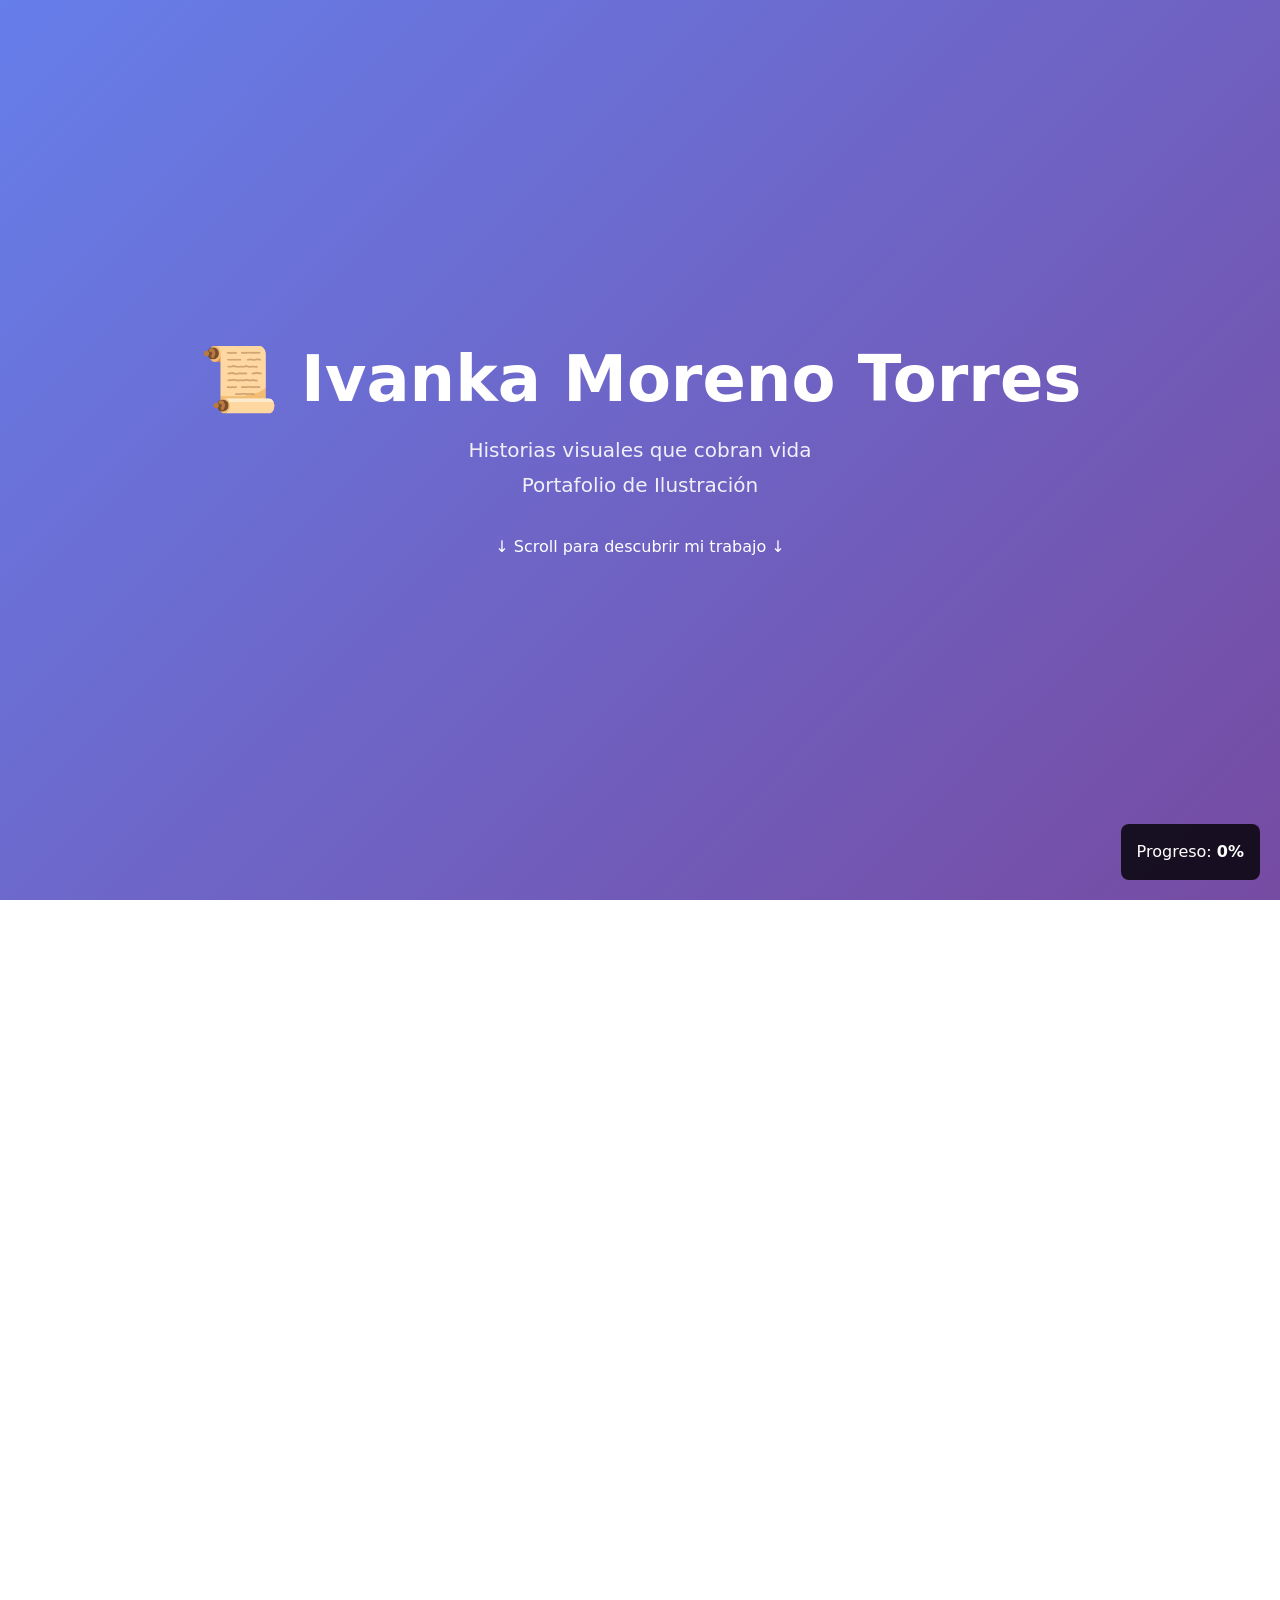
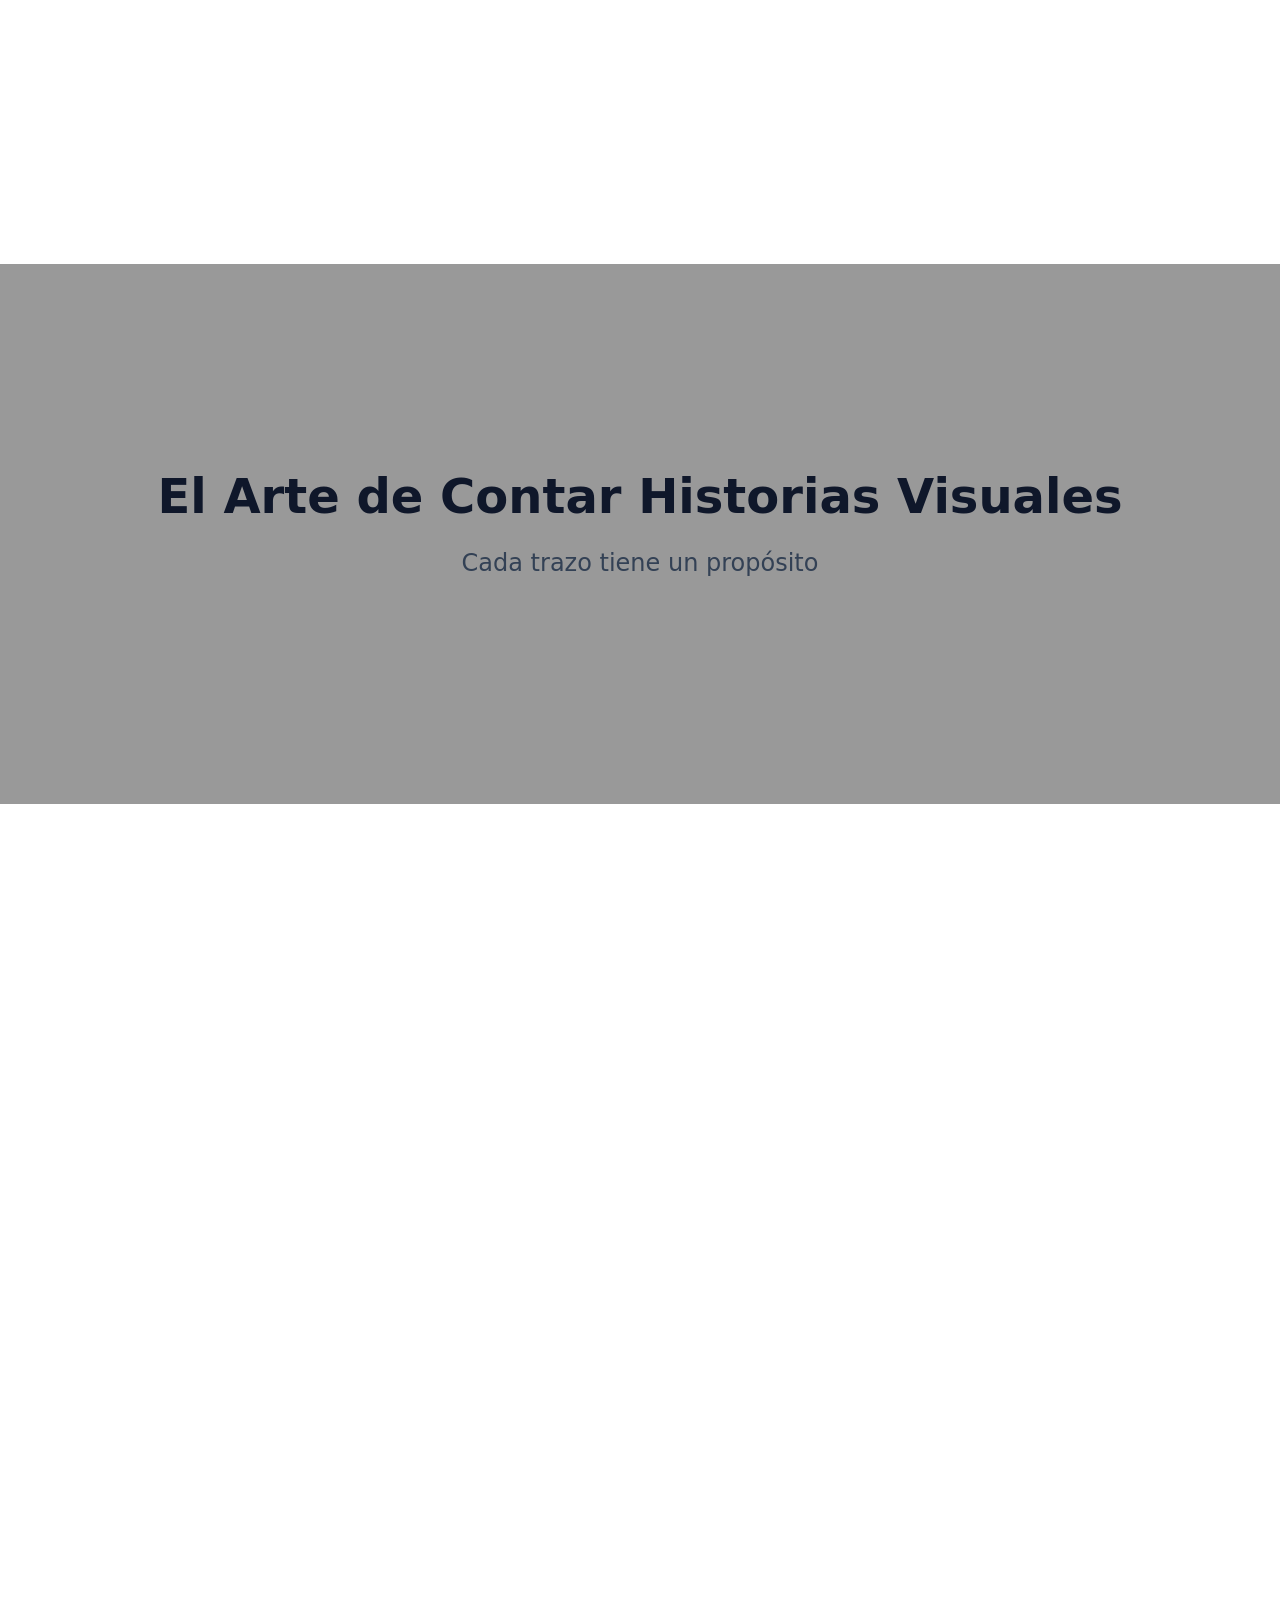
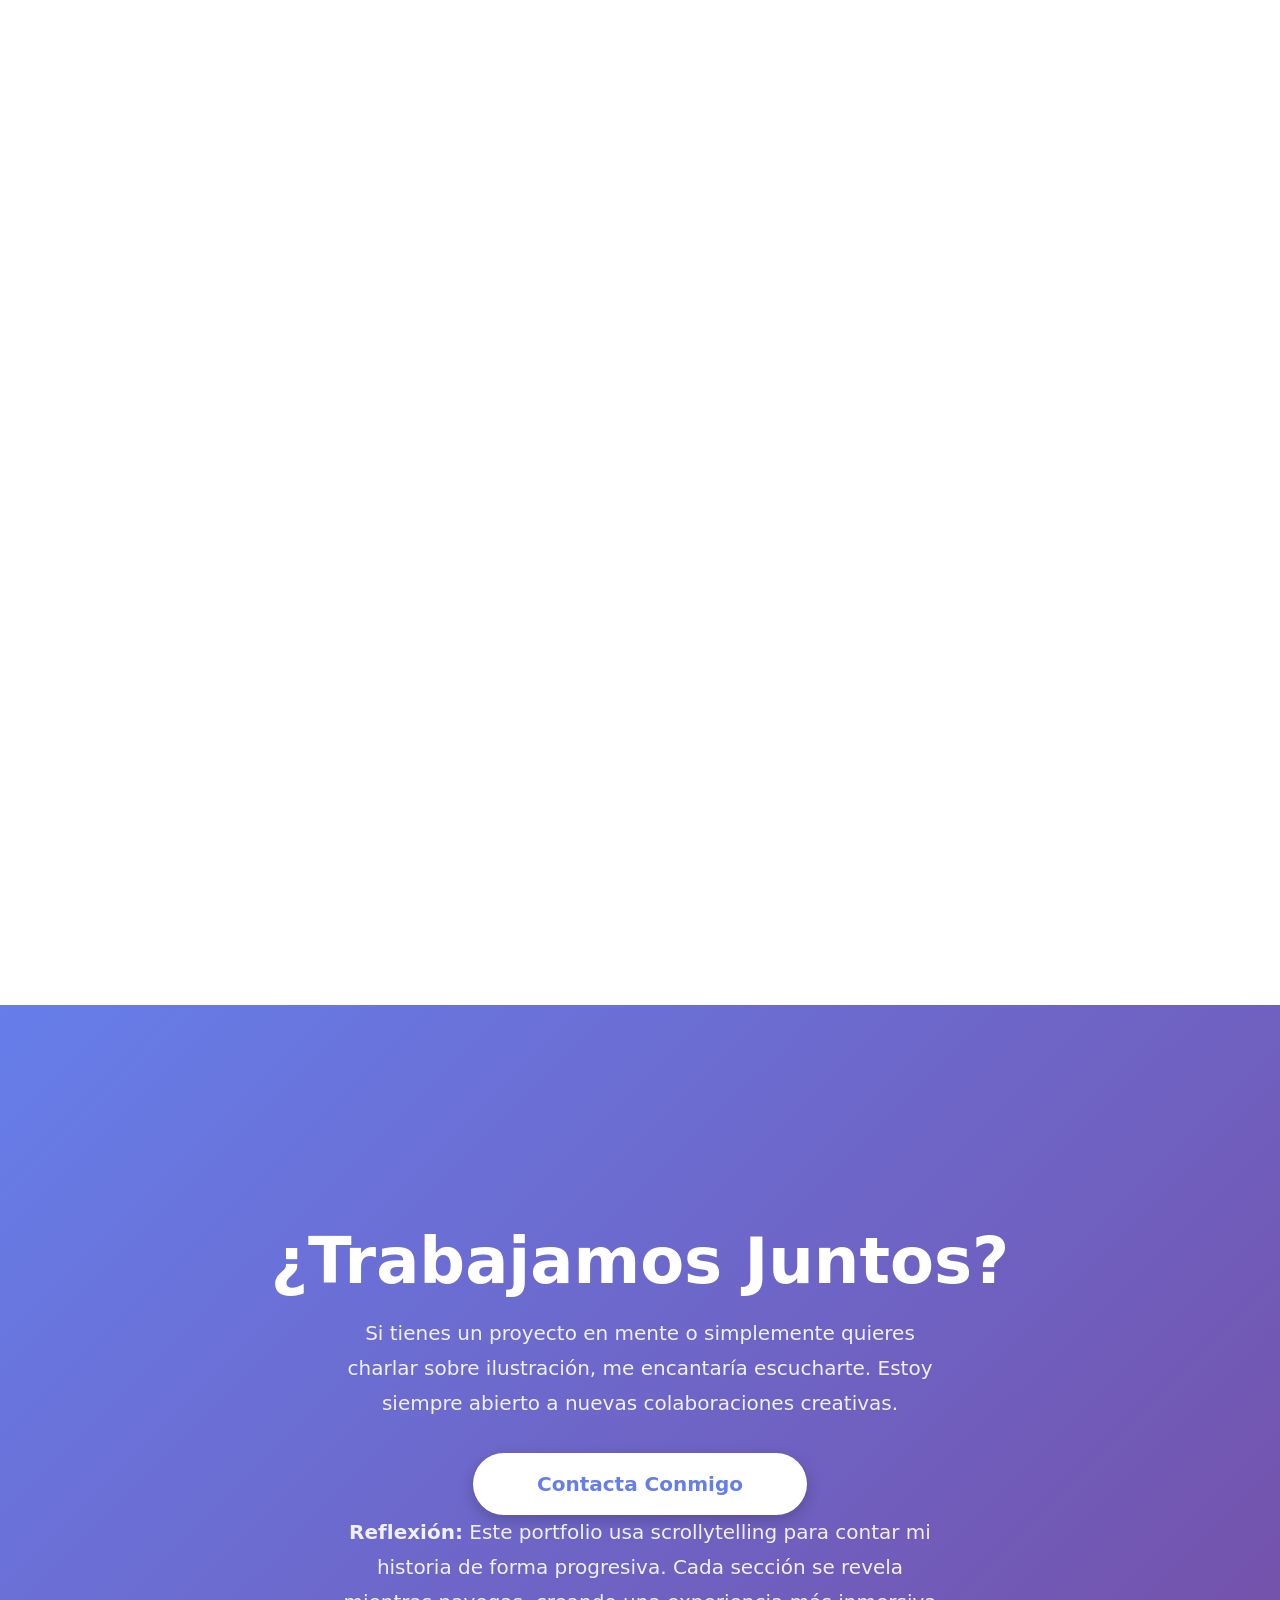
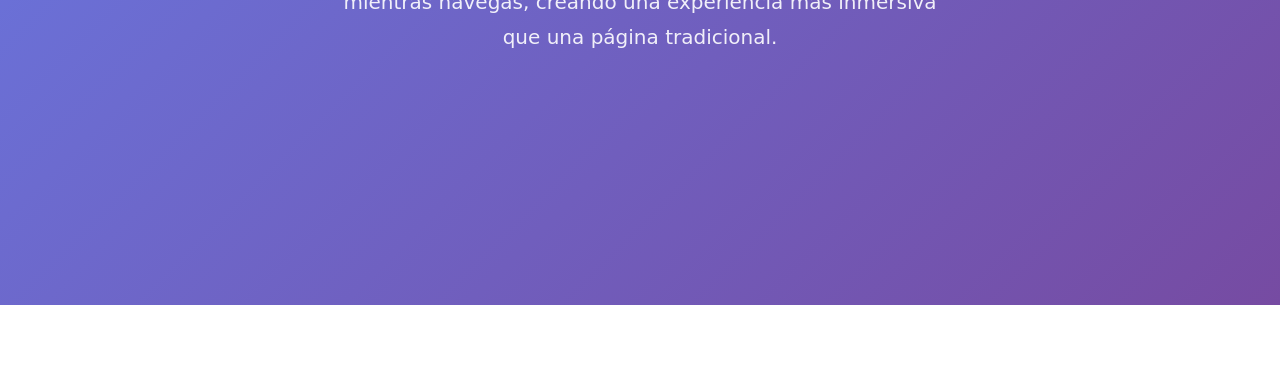
==== index.html @ f1c687fd "Scrolitelling upgrade" ====
<!DOCTYPE html>
<html lang="es">
	<head>
		<meta charset="UTF-8" />
		<meta name="viewport" content="width=device-width, initial-scale=1.0" />
		<meta
			name="description"
			content="Portfolio de ilustración - WEB ATELIER (UDIT) - Historias que se despliegan mientras scrolleas" />
		<meta name="author" content="[Ivanka Moreno Torres]" />
		<title>Mi Portfolio - WEB ATELIER (UDIT)</title>
		<link rel="stylesheet" href="./assets/css/style.css" />
	</head>
	<body>
		<a href="#main" class="skip-link">Saltar al contenido</a>

		<!-- Hero Section -->
		<div class="hero">
			<div>
				<h1>📜 Ivanka Moreno Torres</h1>
				<p>Historias visuales que cobran vida<br />Portafolio de Ilustración</p>
				<div class="scroll-indicator">↓ Scroll para descubrir mi trabajo ↓</div>
			</div>
		</div>

		<!-- Main Content -->
		<main id="main">
			<!-- Chapter 1: About Me -->
			<section class="story-section chapter-1" data-observe>
				<div class="story-content">
					<h2>Sobre Mí</h2>
					<p class="text-large">
						Soy ilustradora especializada en el diseño de portadas ilustrativas. Mi trabajo explora el mundo literario, combinando
						técnicas tradicionales con herramientas digitales.
					</p>

					<div class="stat-display">
						<div class="stat-item">
							<span class="stat-number">3+</span>
							<span class="stat-label">Años de Experiencia</span>
						</div>
						<div class="stat-item">
							<span class="stat-number">50+</span>
							<span class="stat-label">Proyectos Completados</span>
						</div>
						<div class="stat-item">
							<span class="stat-number">10+</span>
							<span class="stat-label">Clientes Satisfechos</span>
						</div>
					</div>

					<p>
						Creo que cada ilustración cuenta una historia. Mi proceso comienza con la investigación y exploración conceptual,
						seguido de bocetos y refinamiento iterativo hasta lograr la pieza final.
					</p>
				</div>
			</section>

			<!-- Parallax Section -->
			<div class="parallax-section">
				<div class="parallax-content">
					<h3>El Arte de Contar Historias Visuales</h3>
					<p class="text-large">Cada trazo tiene un propósito</p>
				</div>
			</div>

			<!-- Chapter 2: My Work -->
			<section class="story-section chapter-2" data-observe>
				<div class="story-content">
					<h2>Mi Trabajo</h2>
					<p class="text-large mb-lg">Me especializo en varias áreas de ilustración:</p>

					<div class="interactive-cards">
						<div class="card">
							<h4>Editorial</h4>
							<p>Ilustraciones para revistas, libros y publicaciones digitales que capturan la esencia de cada historia.</p>
						</div>
						<div class="card">
							<h4>Branding</h4>
							<p>Identidades visuales únicas que ayudan a las marcas a conectar emocionalmente con su audiencia.</p>
						</div>
						<div class="card">
							<h4>Digital</h4>
							<p>Arte conceptual y diseño de personajes para videojuegos, animación y medios interactivos.</p>
						</div>
					</div>

					<p class="mt-lg">Cada proyecto es una oportunidad para explorar nuevas técnicas y estilos visuales.</p>
				</div>
			</section>

			<!-- Timeline Section -->
			<section class="story-section chapter-1" data-observe>
				<div class="story-content">
					<h2>Mi Proceso Creativo</h2>
					<p class="text-large mb-lg">Así es como transformo ideas en ilustraciones:</p>

					<div class="timeline">
						<div class="timeline-item">
							<div class="timeline-dot"></div>
							<div class="timeline-content">
								<h4>1. Investigación y Concepto</h4>
								<p>Exploro referencias, creo moodboards y desarrollo la dirección conceptual del proyecto.</p>
							</div>
						</div>
						<div class="timeline-item">
							<div class="timeline-dot"></div>
							<div class="timeline-content">
								<h4>2. Bocetos y Exploración</h4>
								<p>Genero múltiples bocetos rápidos para explorar composiciones y estilos diferentes.</p>
							</div>
						</div>
						<div class="timeline-item">
							<div class="timeline-dot"></div>
							<div class="timeline-content">
								<h4>3. Refinamiento y Color</h4>
								<p>Desarrollo el boceto seleccionado, añado color y ajusto detalles hasta la pieza final.</p>
							</div>
						</div>
					</div>
				</div>
			</section>

			<!-- Chapter 3: Skills & Tools -->
			<section class="story-section chapter-3" data-observe>
				<div class="story-content">
					<h2>Herramientas y Técnicas</h2>
					<p class="text-large mb-lg">Combino herramientas digitales y análogas para crear mi trabajo:</p>

					<div class="interactive-cards">
						<div class="card">
							<h4>🎨 Digital</h4>
							<p>• Procreate<br />• Adobe Photoshop<br />• Illustrator<br />• After Effects</p>
						</div>
						<div class="card">
							<h4>✏️ Tradicional</h4>
							<p>• Acuarela<br />• Tinta y plumilla<br />• Lápices de color<br />• Collage mixto</p>
						</div>
						<div class="card">
							<h4>💡 Especialidades</h4>
							<p>• Character design<br />• Concept art<br />• Storytelling visual<br />• Ilustración editorial</p>
						</div>
					</div>
				</div>
			</section>

			<!-- Final CTA Section -->
			<section class="final-section">
				<div class="final-content">
					<h2>¿Trabajamos Juntos?</h2>
					<p>
						Si tienes un proyecto en mente o simplemente quieres charlar sobre ilustración, me encantaría escucharte. Estoy
						siempre abierto a nuevas colaboraciones creativas.
					</p>
					<a href="mailto:tu@email.com" class="cta-button">Contacta Conmigo</a>

					<p class="mt-xl text-muted">
						<strong>Reflexión:</strong> Este portfolio usa scrollytelling para contar mi historia de forma progresiva. Cada
						sección se revela mientras navegas, creando una experiencia más inmersiva que una página tradicional.
					</p>
				</div>
			</section>
		</main>

		<!-- Scroll Progress Indicator -->
		<div class="info-overlay">
			<div>Progreso: <strong><span id="progress">0</span>%</strong></div>
		</div>

		<script src="./assets/js/main.js"></script>
	</body>
</html>
---- assets/css/style.css ----
/* ============================================
   WEB ATELIER (UDIT) - Student Project Template
   ============================================
   Main Stylesheet: Modular CSS Architecture
   This file uses the barrel pattern: it serves
	 as a single entry point, importing all CSS
	 partials in the correct order for modularity
	 and maintainability.
   ============================================
   PEDAGOGICAL NOTE: This file is the ENTRY POINT.
   It imports partials in a specific order (cascade matters).
   Learn modularization: each partial has ONE concern.
   To add a new component: create _my-component.css and
   add @import below. Order: variables → reset → base →
   layout → components → utilities → a11y → responsive → print
   ============================================ */

/* 1. Variables first: tokens used by all other modules */
@import '_variables.css';

/* 2. Reset: normalize browser defaults */
@import '_reset.css';

/* 3. Base: typography, links, raw HTML elements */
@import '_base.css';

/* 4. Layout: containers, grids, main structure */
@import '_layout.css';

/* 5. Components: header, footer, buttons, cards */
@import '_components.css';

/* 5.5 Scrollytelling: progressive reveal components */
@import '_scrollytelling.css';

/* 6. Utilities: single-purpose helper classes */
@import '_utilities.css';

/* 7. Accessibility: sr-only, skip-link, reduced motion */
@import '_accessibility.css';

/* 8. Responsive: breakpoint overrides */
@import '_responsive.css';

/* 9. Print: print-specific styles */
@import '_print.css';
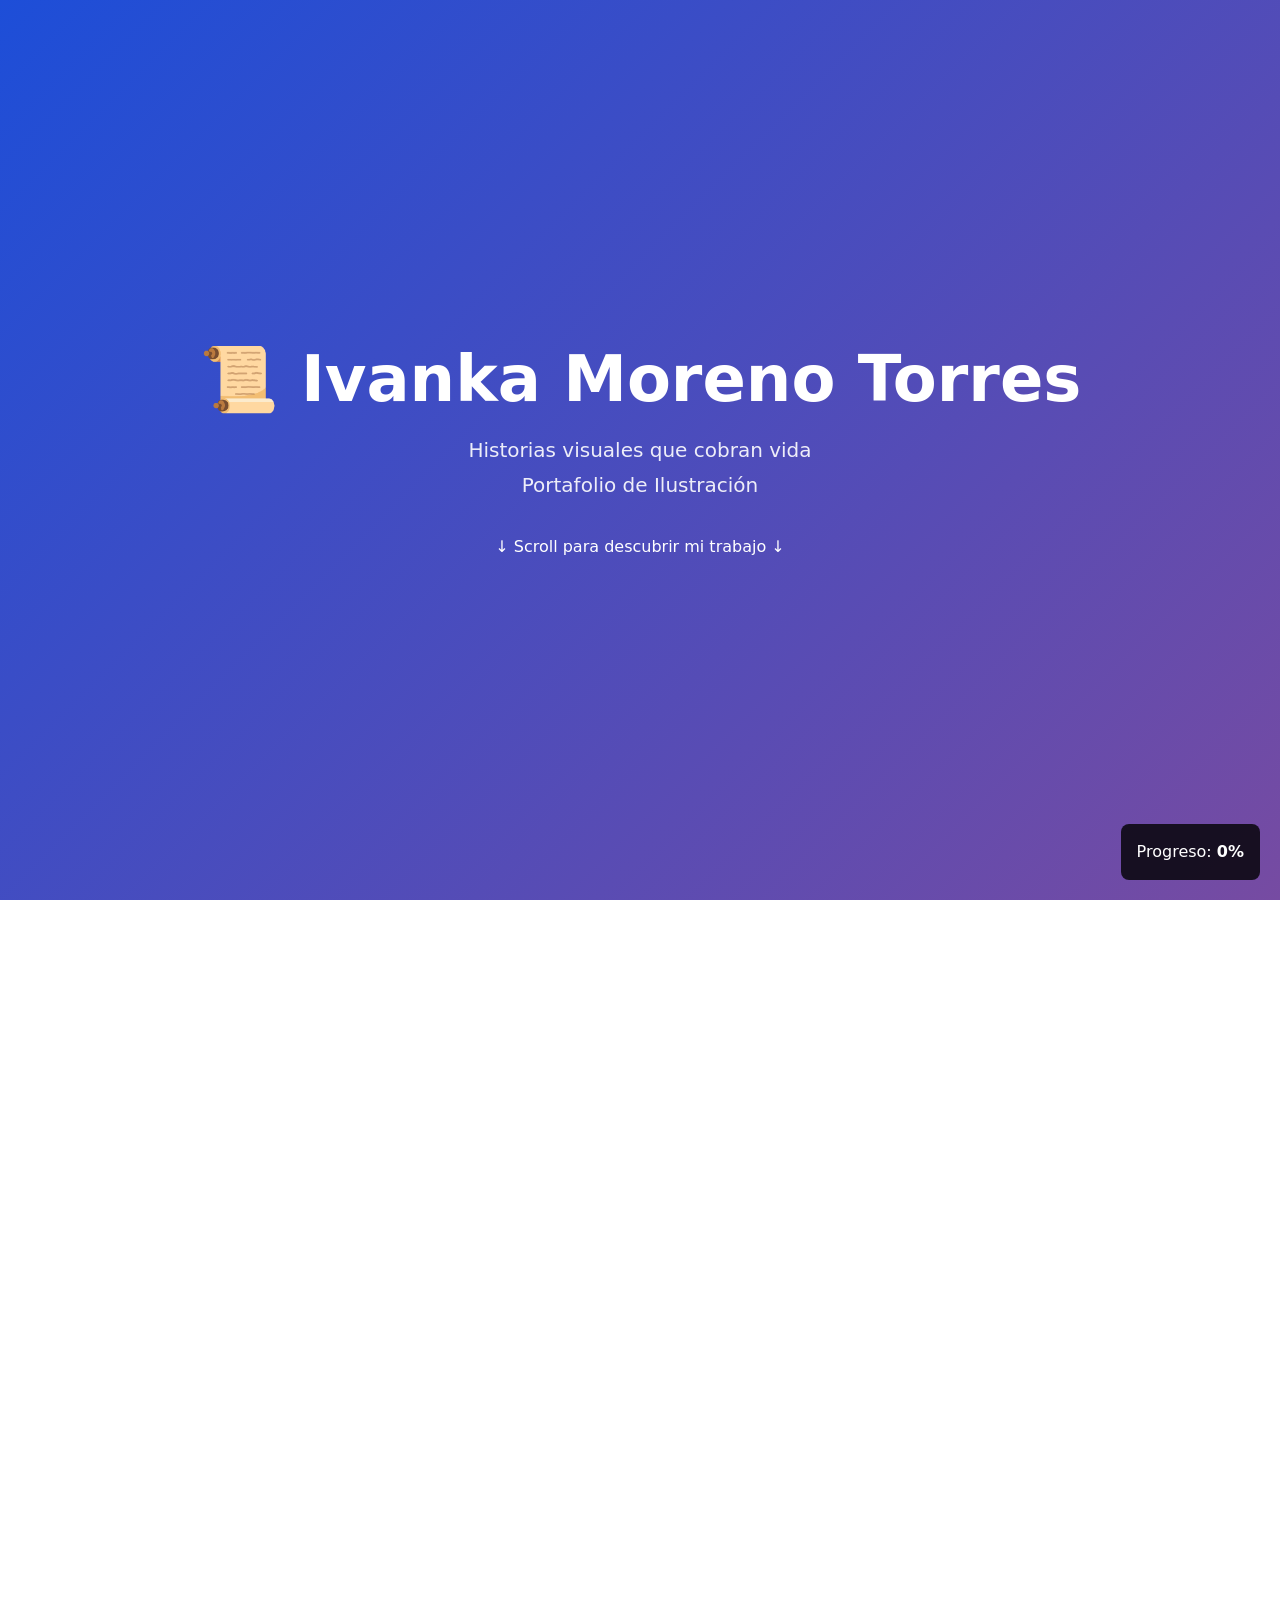
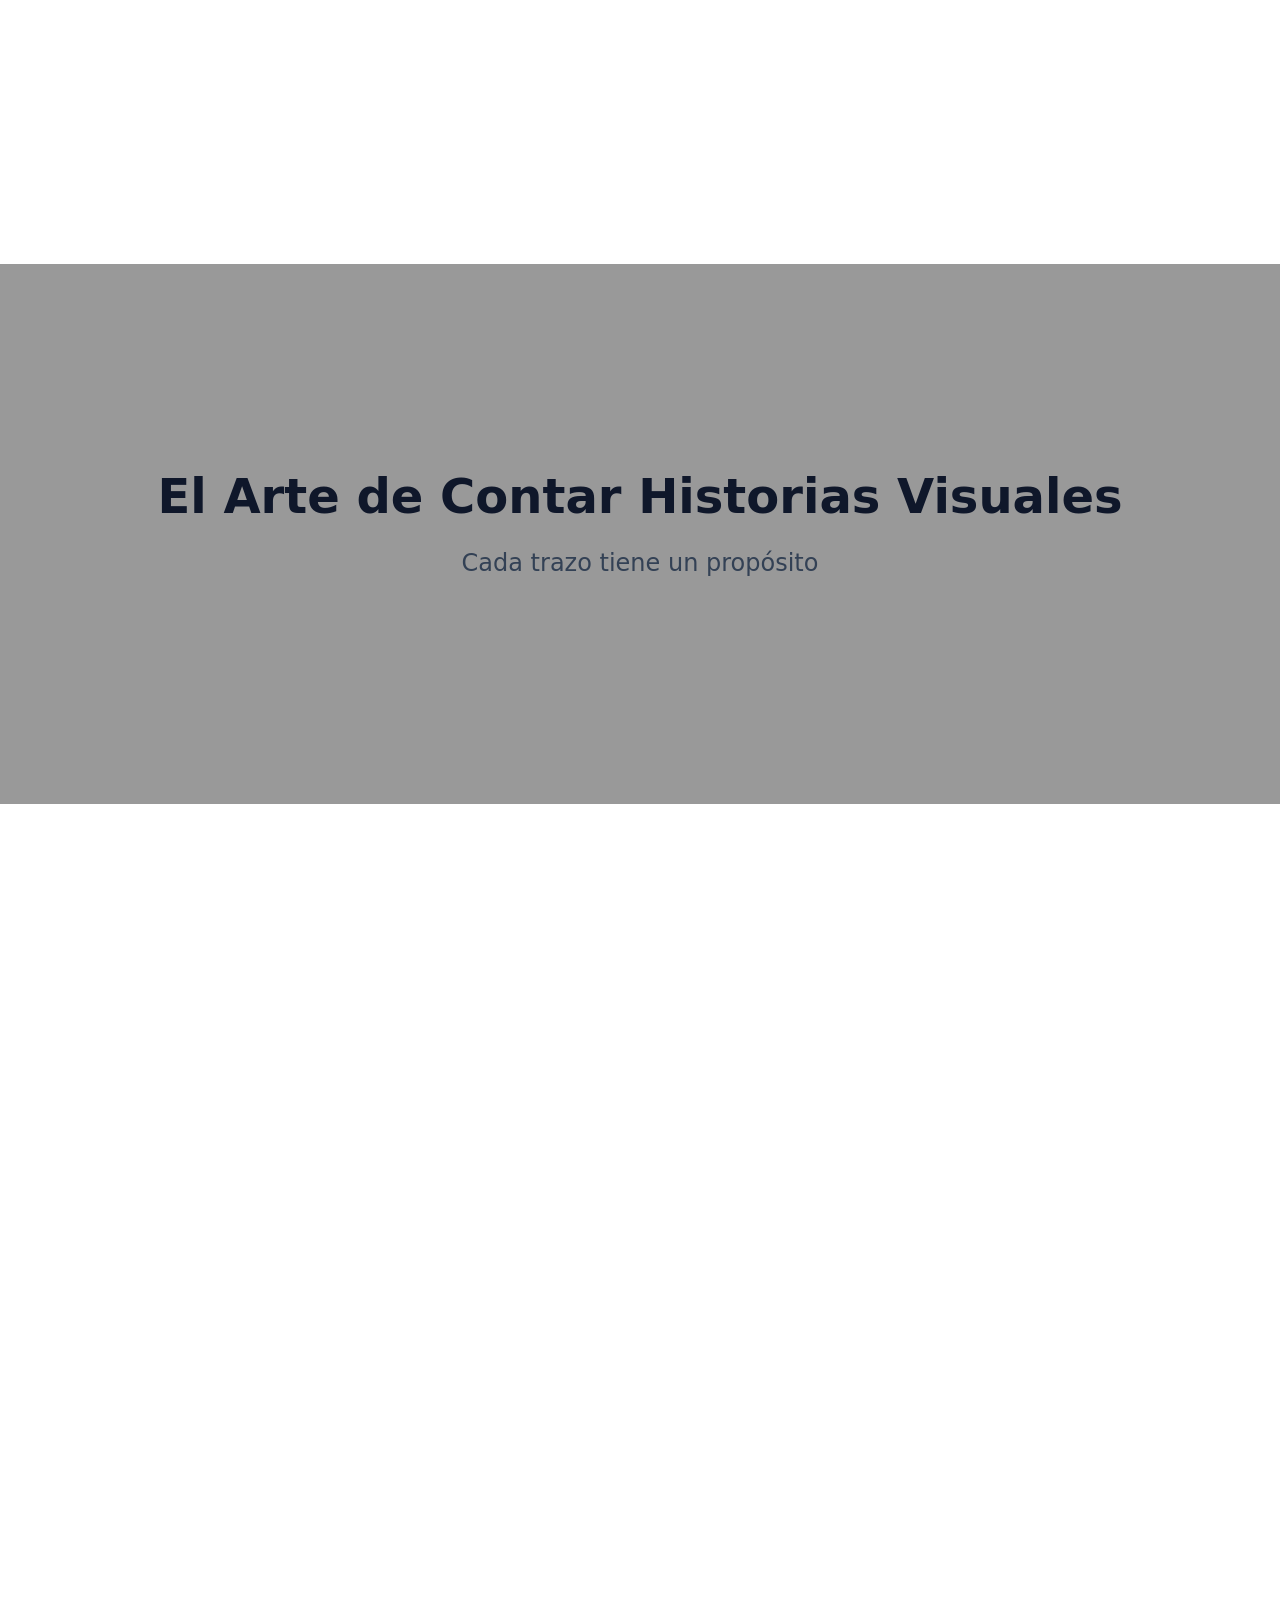
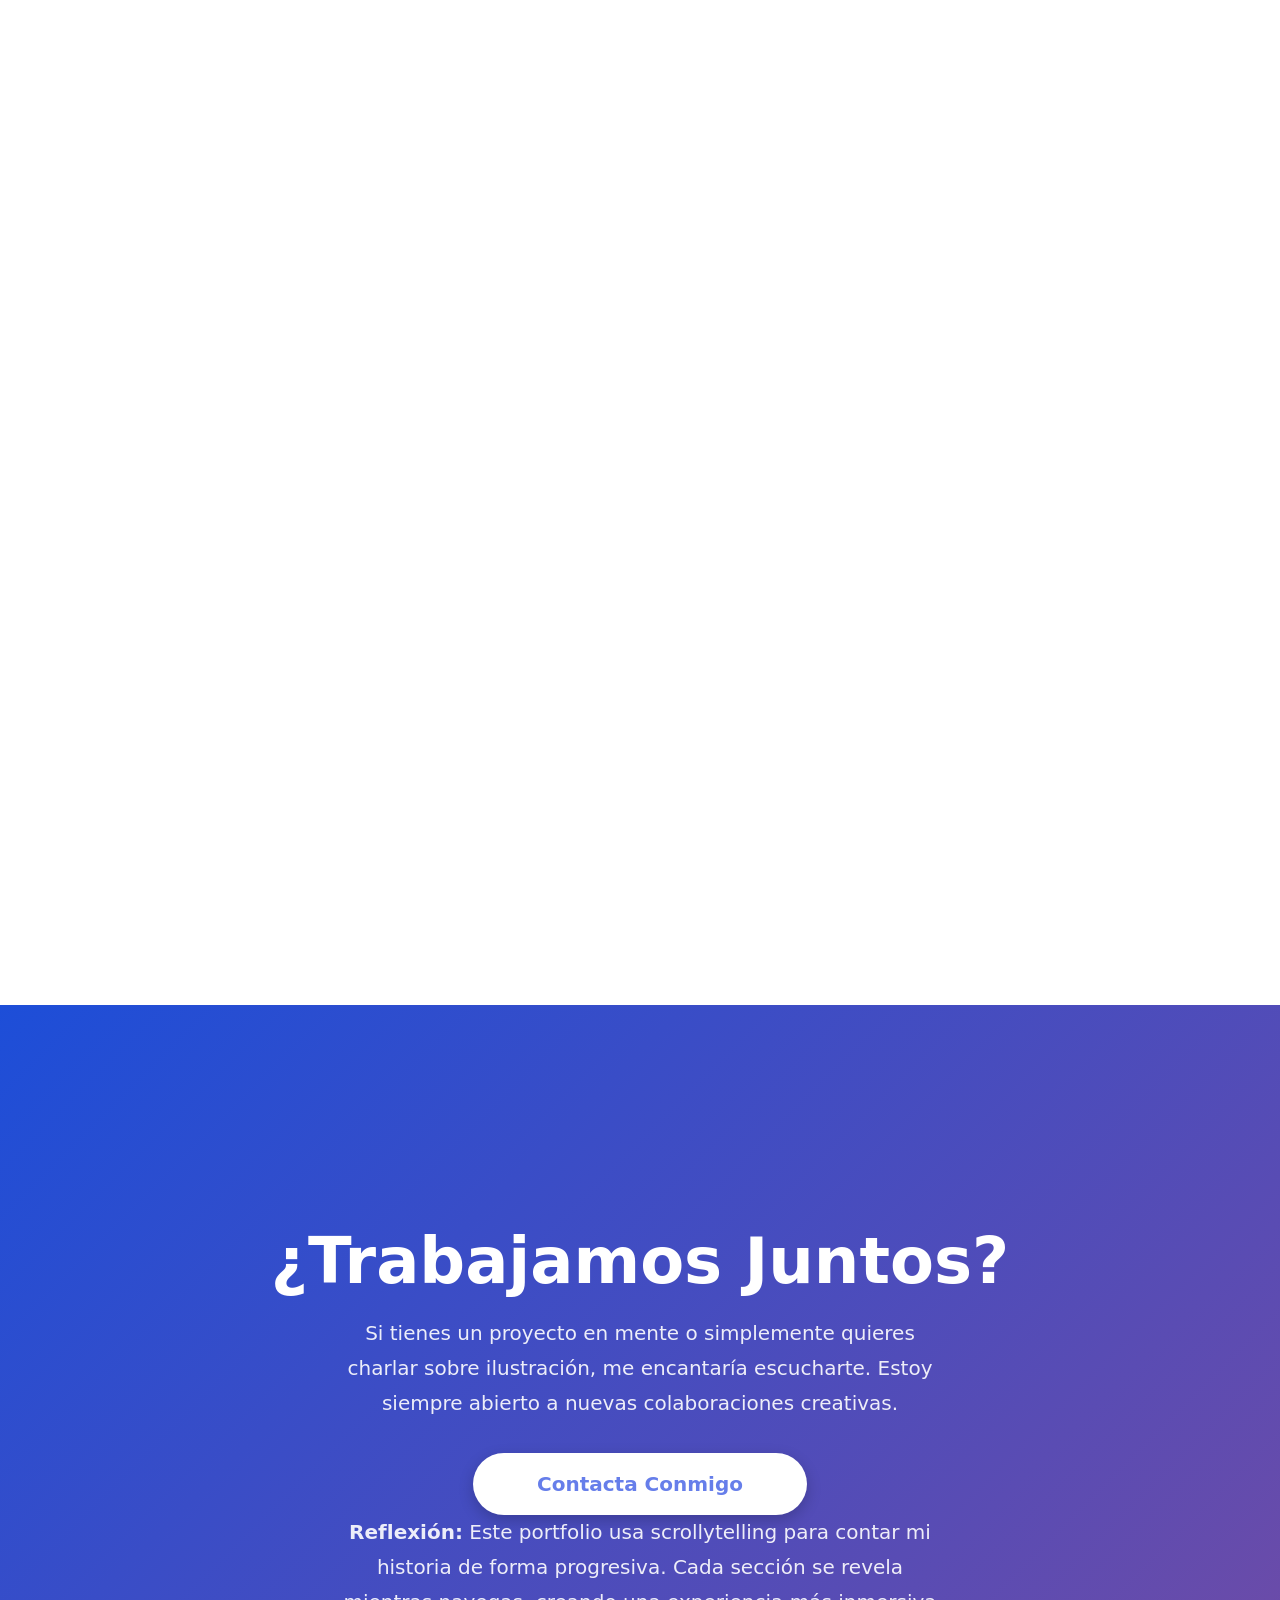
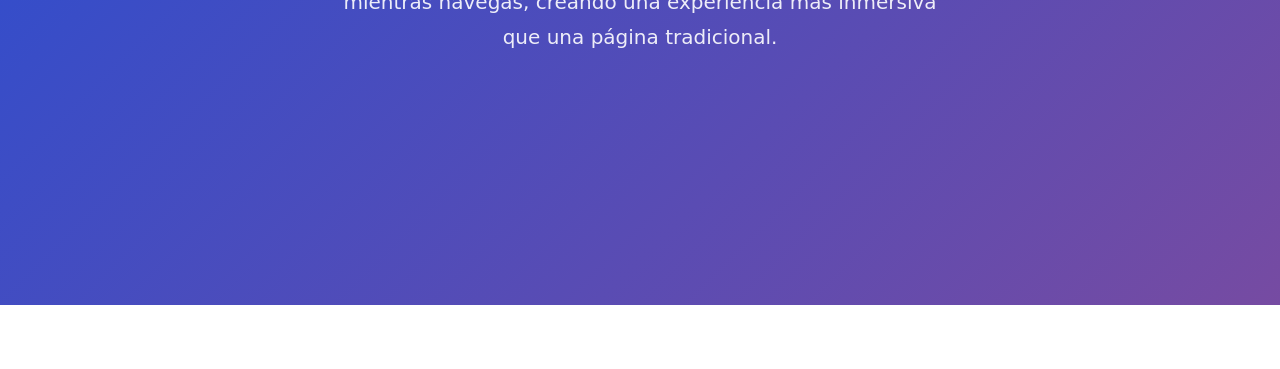
==== commit 617f6665: "Ultima actualzacion" ====
--- a/index.html
+++ b/index.html
@@ -9,6 +9,10 @@
 		<meta name="author" content="[Ivanka Moreno Torres]" />
 		<title>Mi Portfolio - WEB ATELIER (UDIT)</title>
 		<link rel="stylesheet" href="./assets/css/style.css" />
+		<link href="https://fonts.googleapis.com/css2?family=Roboto:wght@400;700&display=swap" rel="stylesheet" />
+		<link href="https://fonts.googleapis.com/css2?family=Arvo:ital,wght@0,400;0,700;1,400;1,700&display=swap" rel="stylesheet">
+		<link href="https://fonts.googleapis.com/css2?family=Arvo:ital,wght@0,400;0,700;1,400;1,700&family=Enriqueta:wght@400;500;600;700&display=swap" rel="stylesheet">
+	
 	</head>
 	<body>
 		<a href="#main" class="skip-link">Saltar al contenido</a>
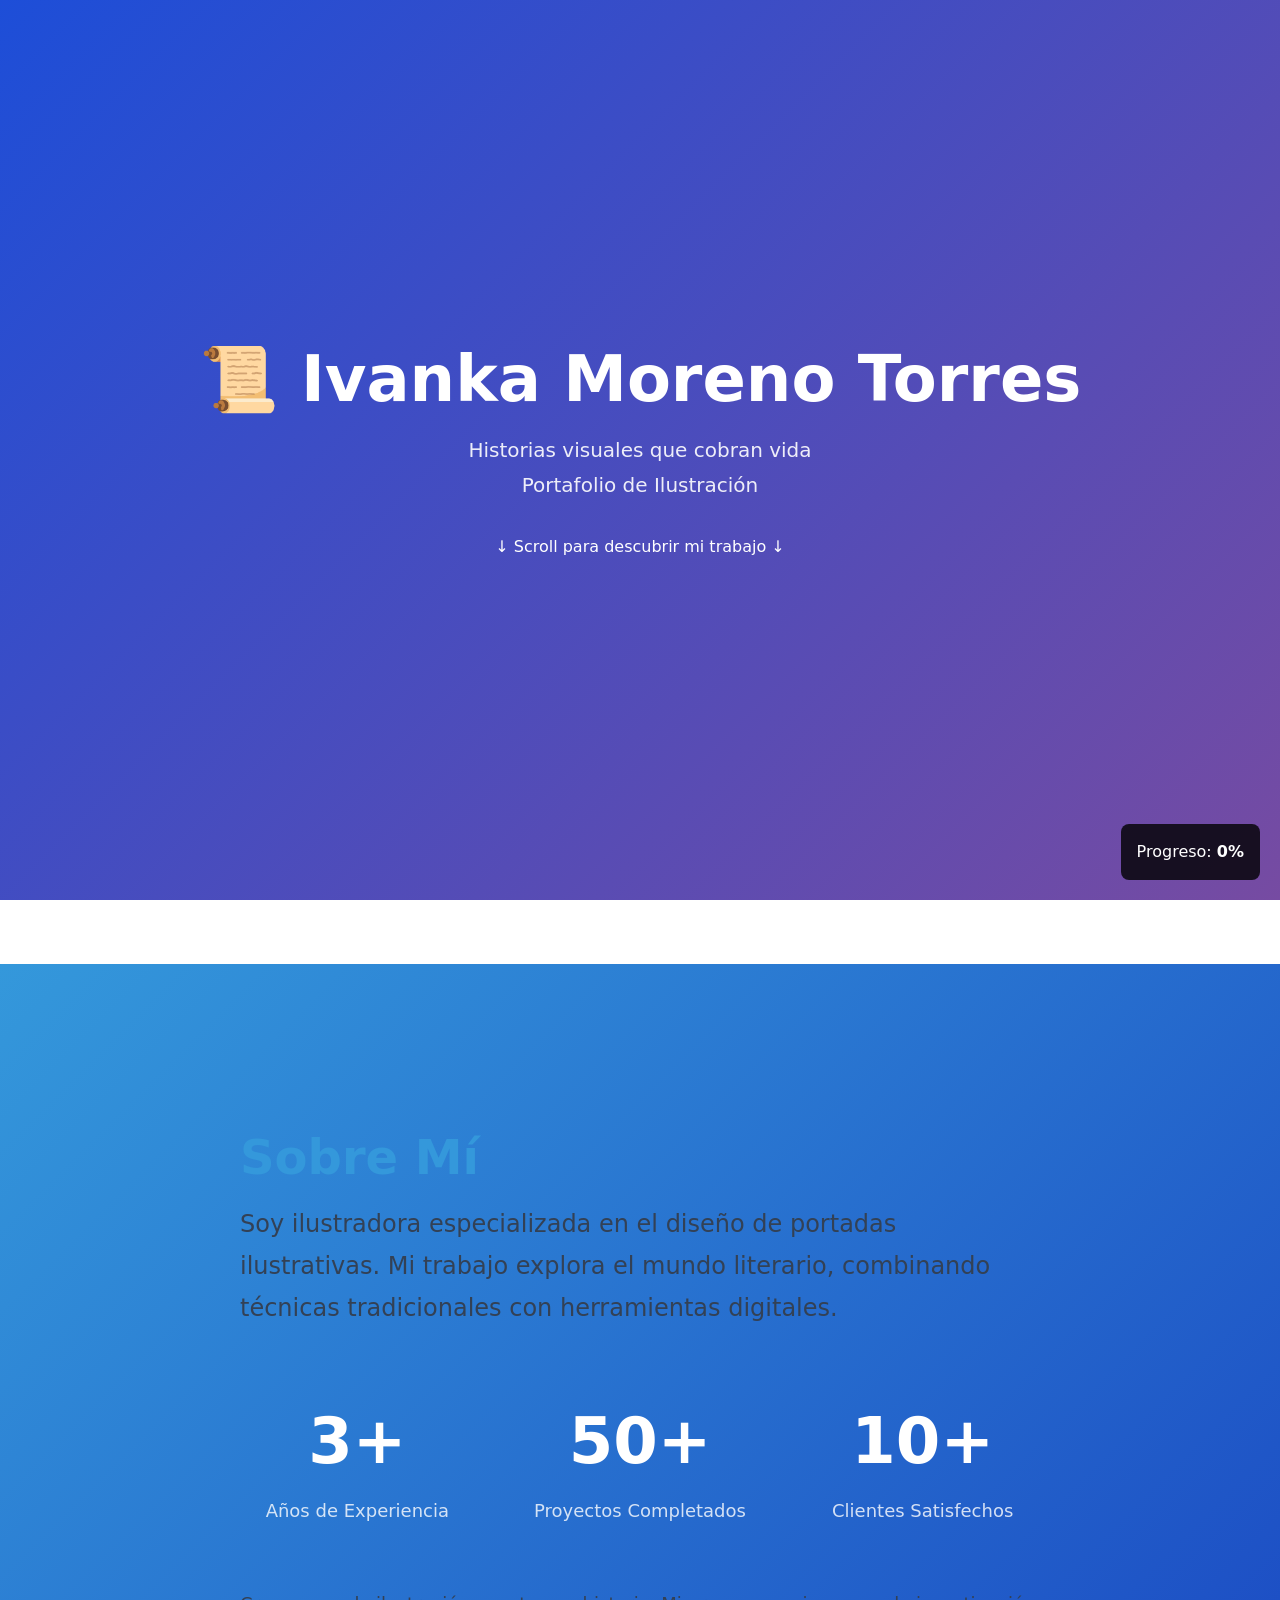
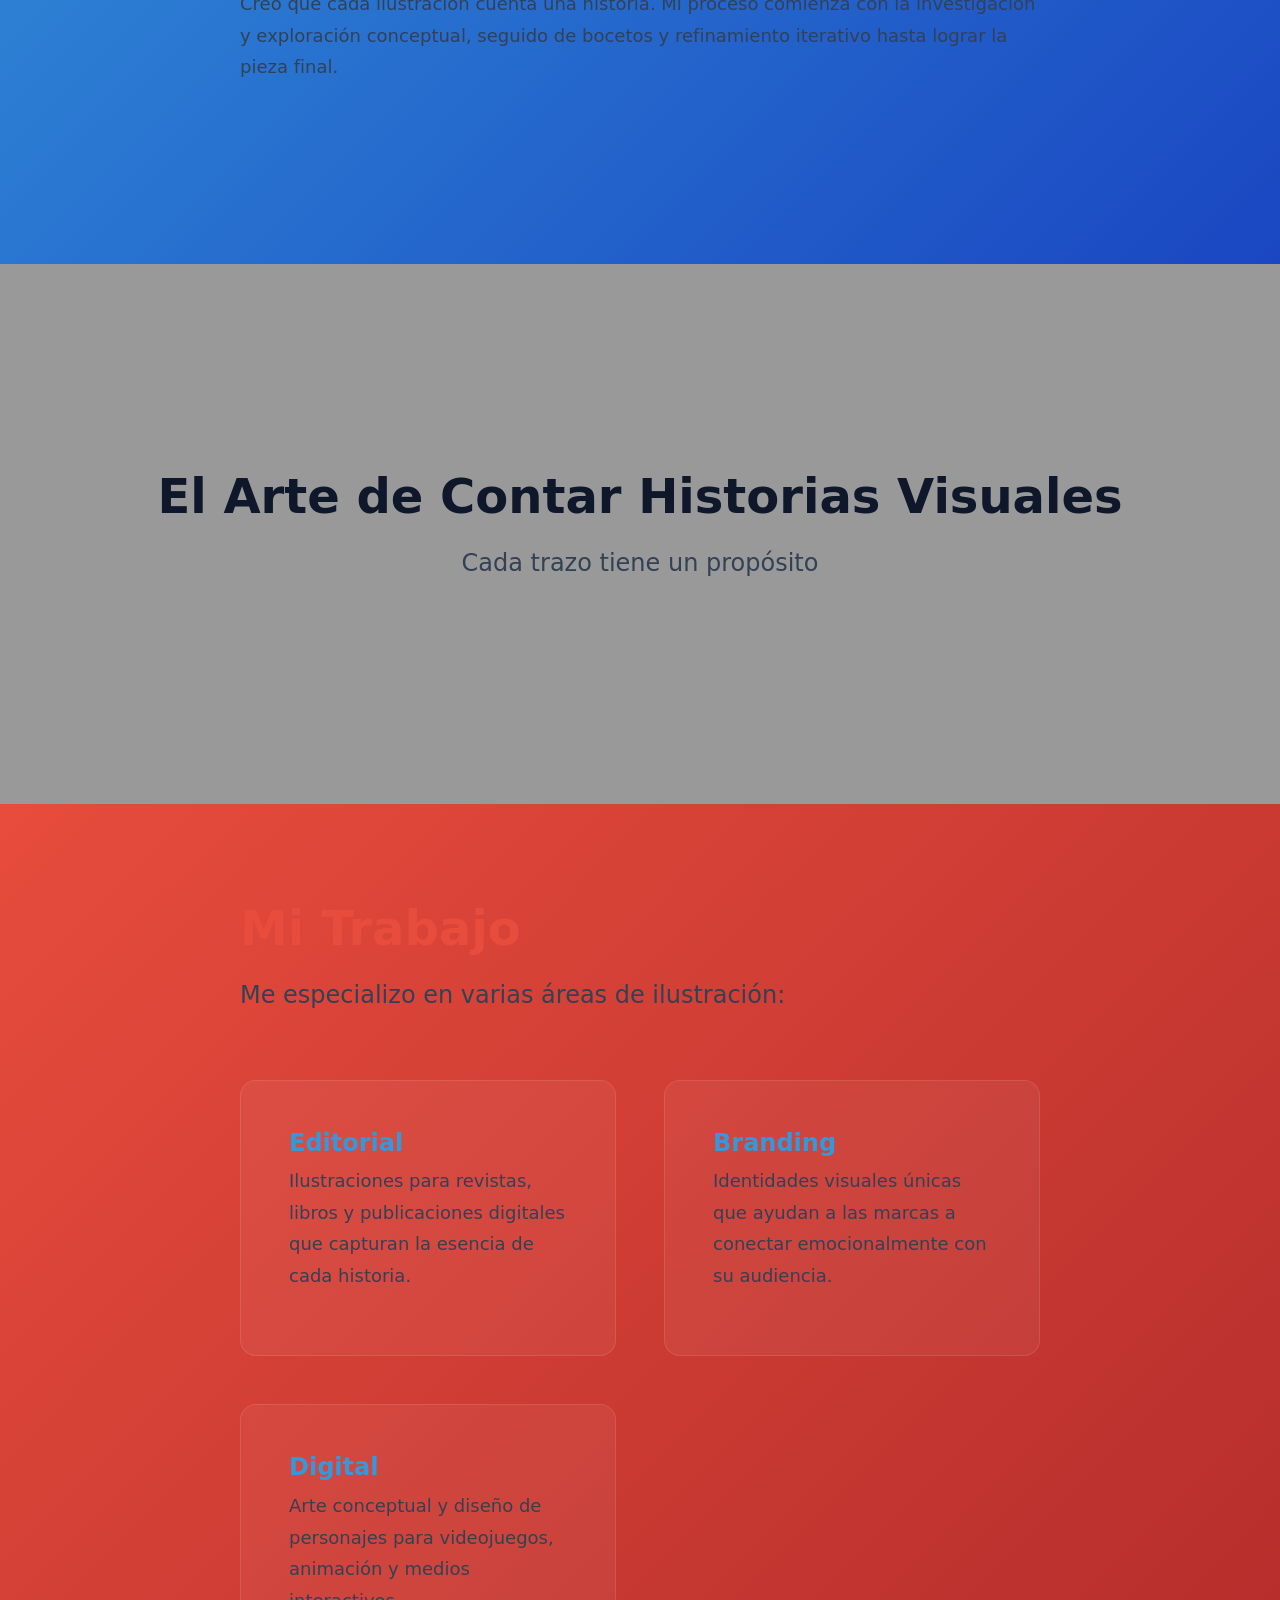
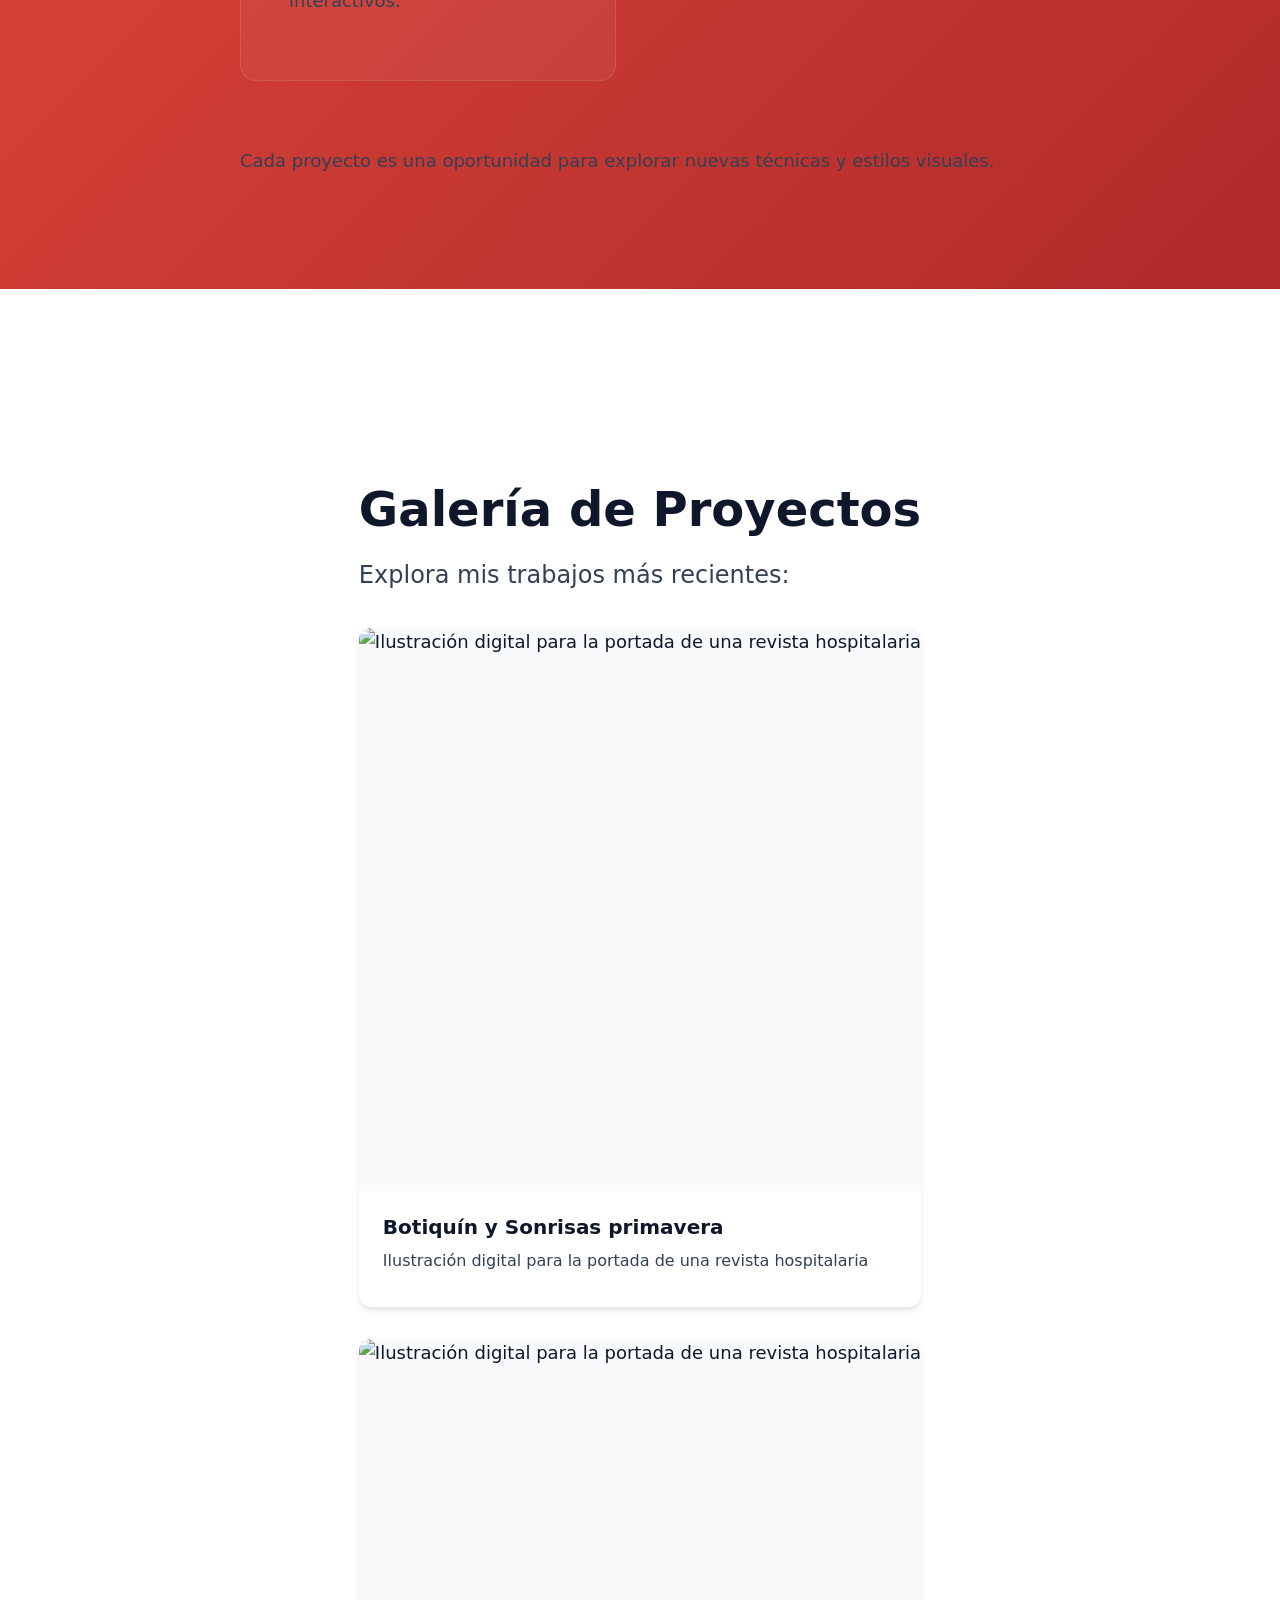
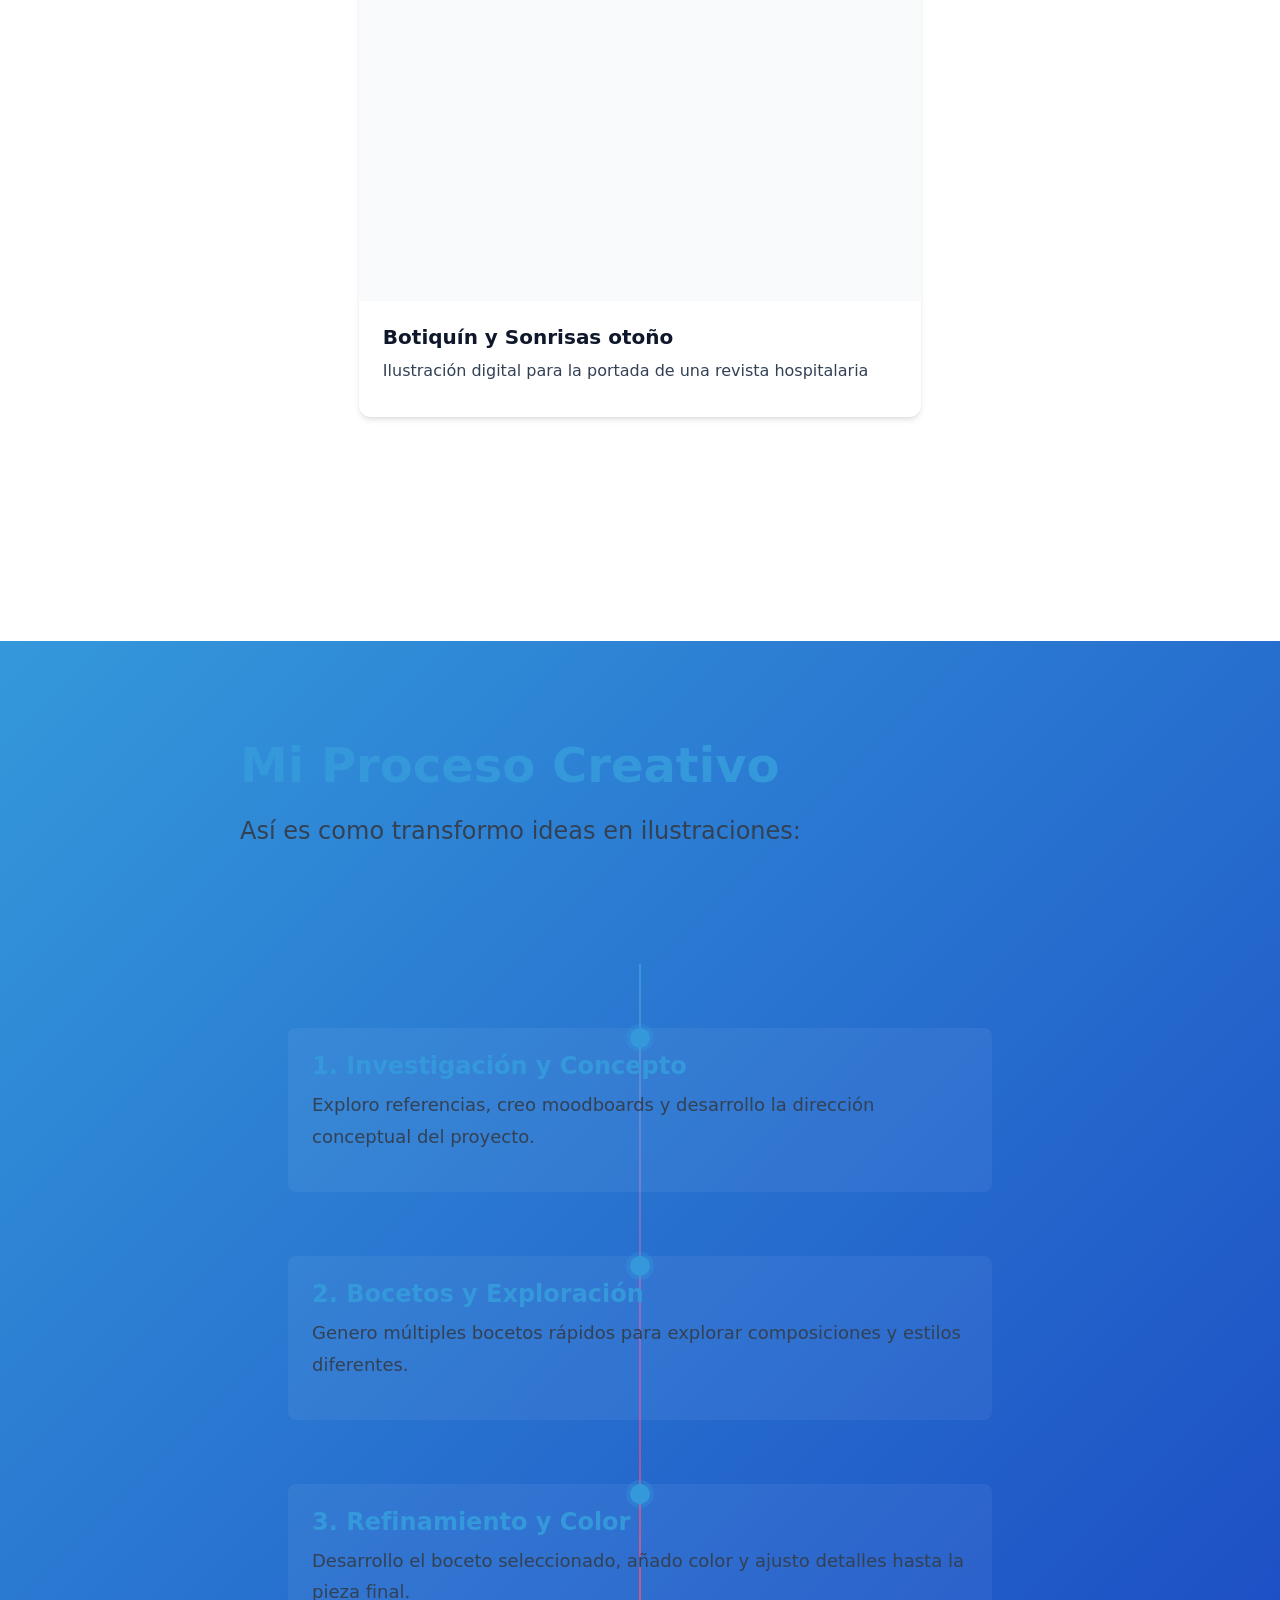
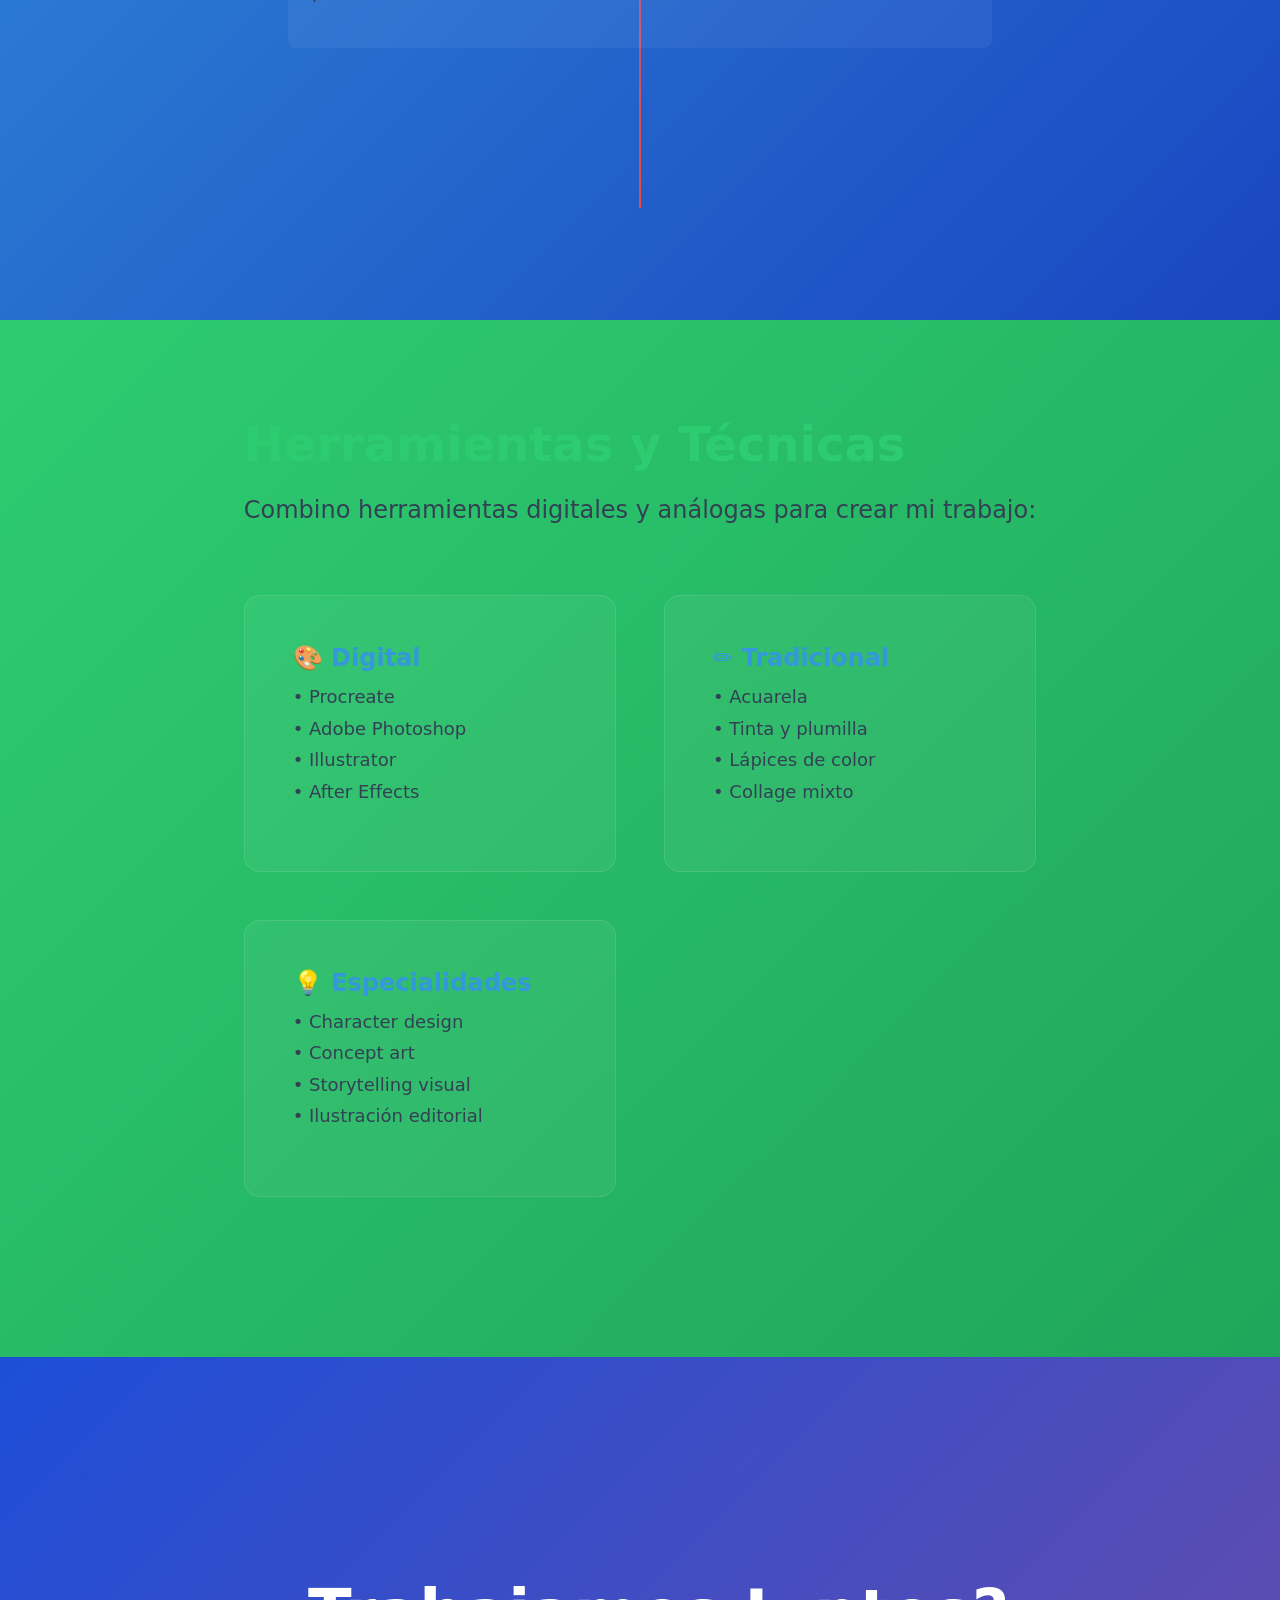
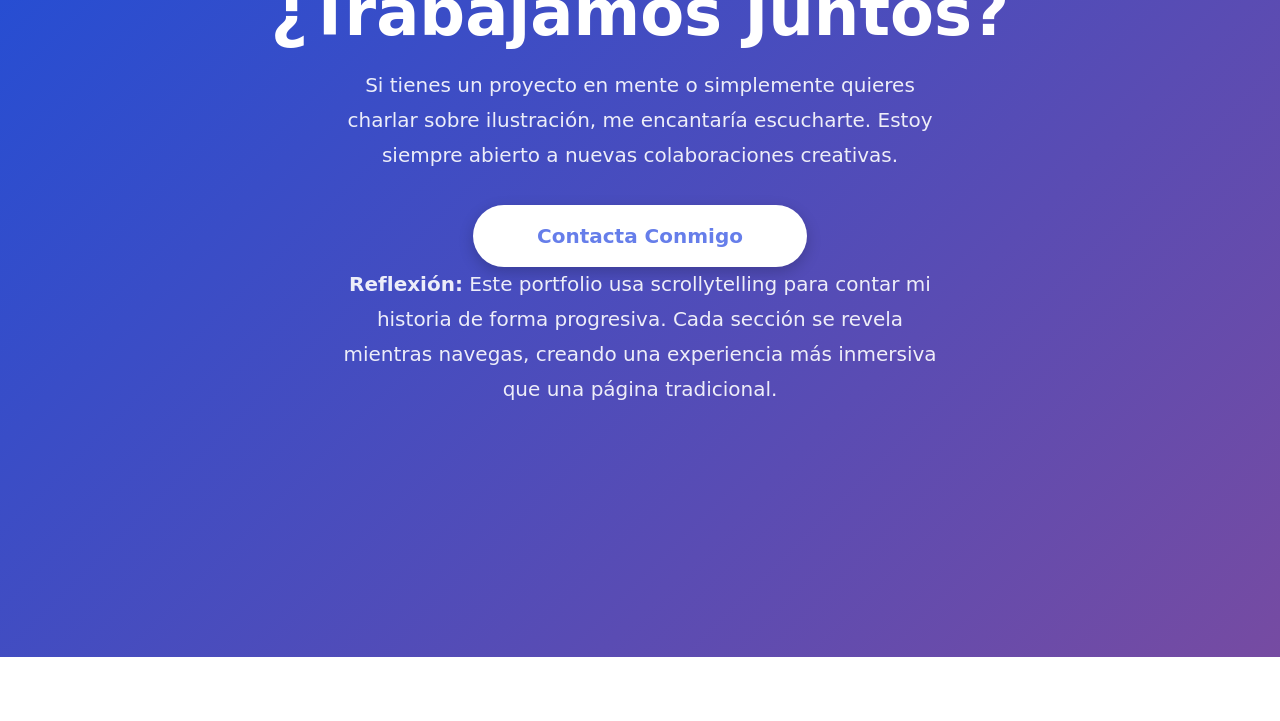
==== commit 31c8689a: "actualizado con dos imagenes en portafolio" ====
--- a/index.html
+++ b/index.html
@@ -92,6 +92,19 @@
 				</div>
 			</section>
 
+			<!-- Galería de Proyectos -->
+			<section class="story-section gallery-section" data-observe>
+				<div class="story-content">
+					<h2>Galería de Proyectos</h2>
+					<p class="text-large mb-lg">Explora mis trabajos más recientes:</p>
+					
+					<div class="portfolio-gallery" id="portfolioGallery">
+						<!-- Las tarjetas se cargarán dinámicamente desde el CSV -->
+						<div class="loading-message">Cargando galería...</div>
+					</div>
+				</div>
+			</section>
+
 			<!-- Timeline Section -->
 			<section class="story-section chapter-1" data-observe>
 				<div class="story-content">
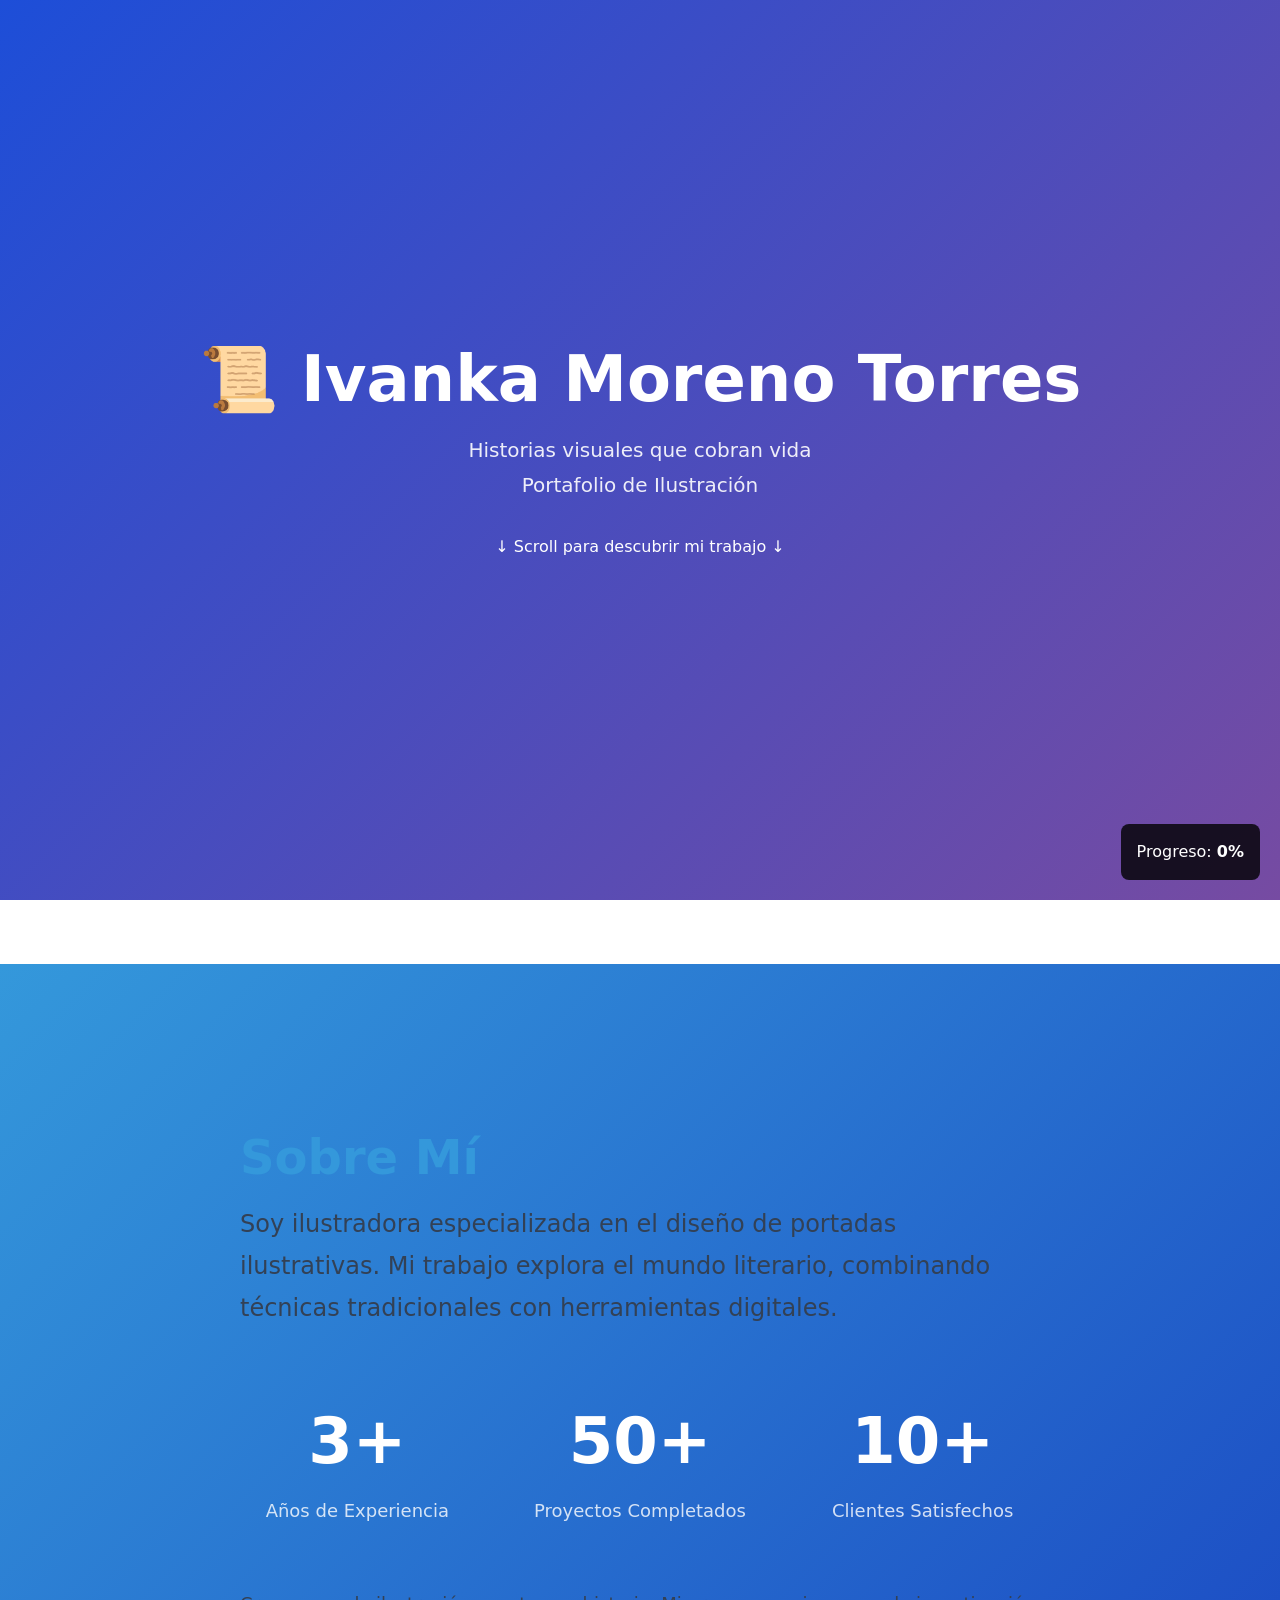
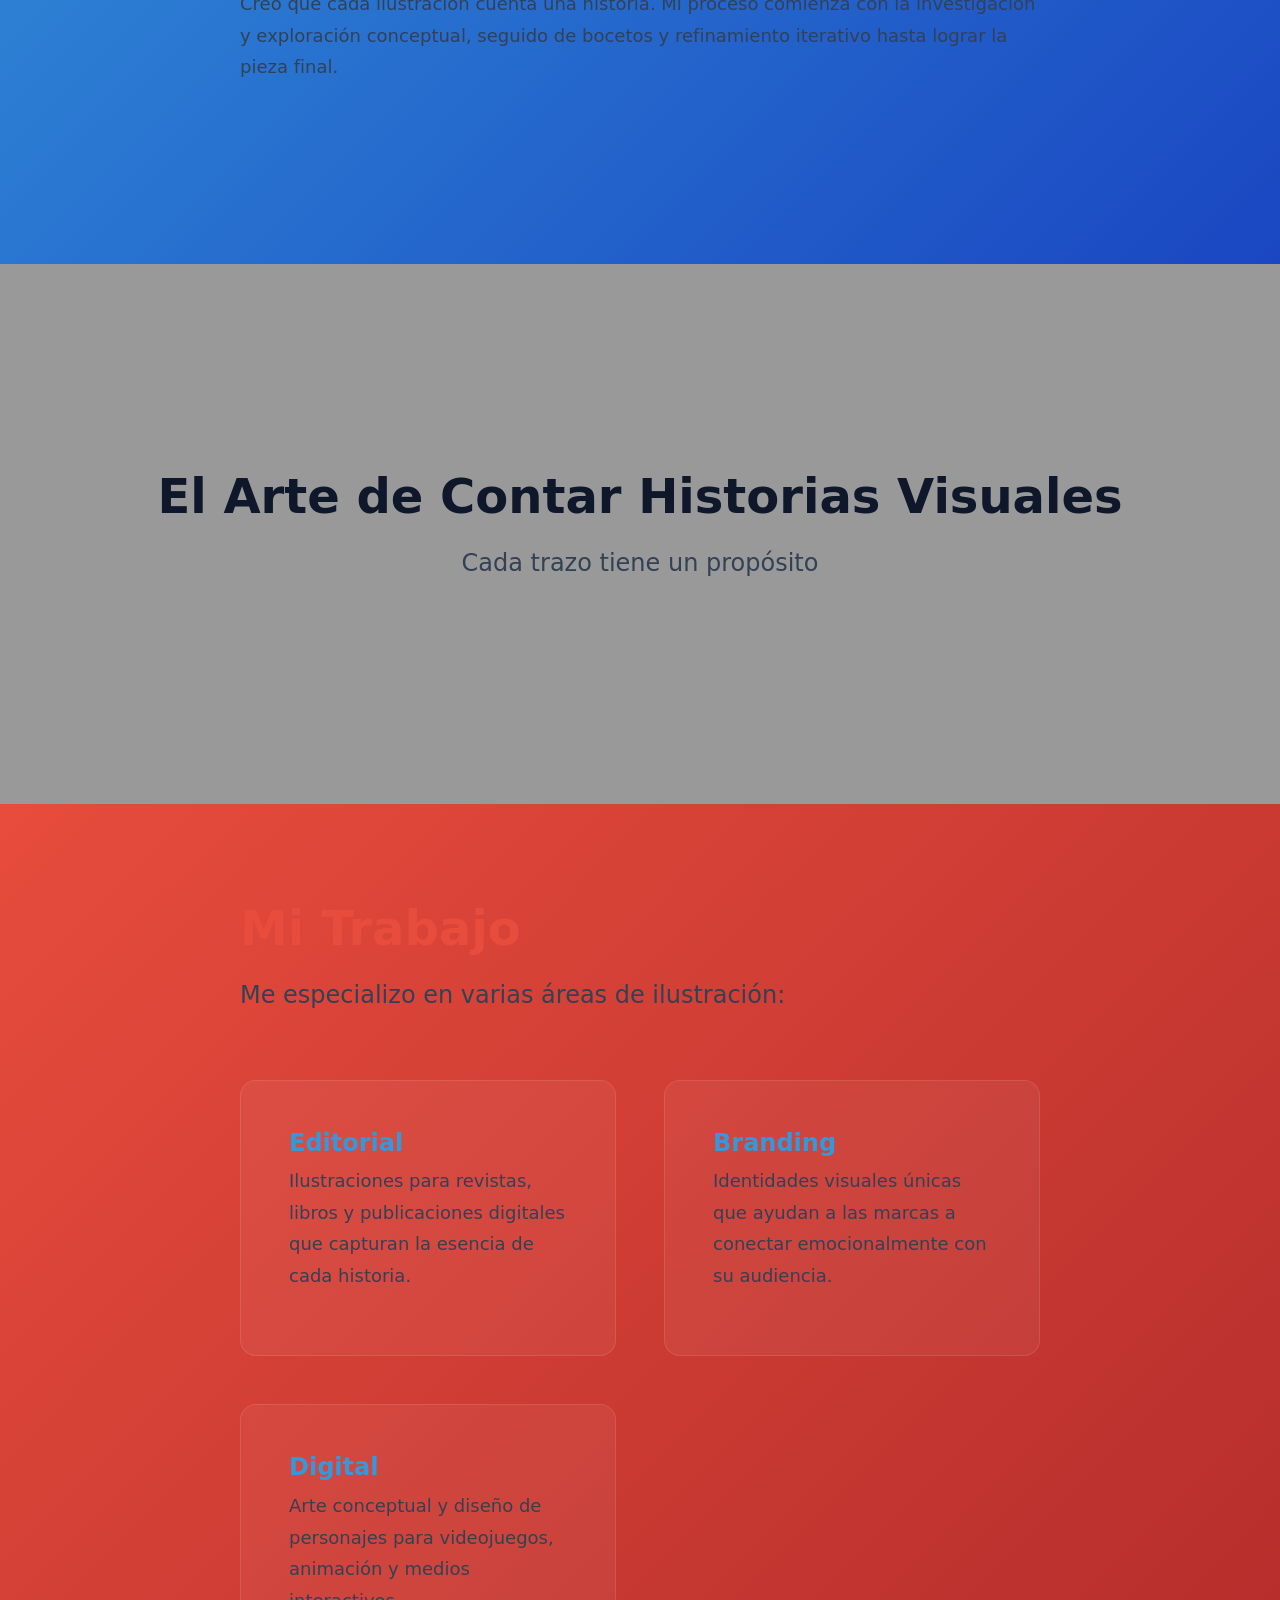
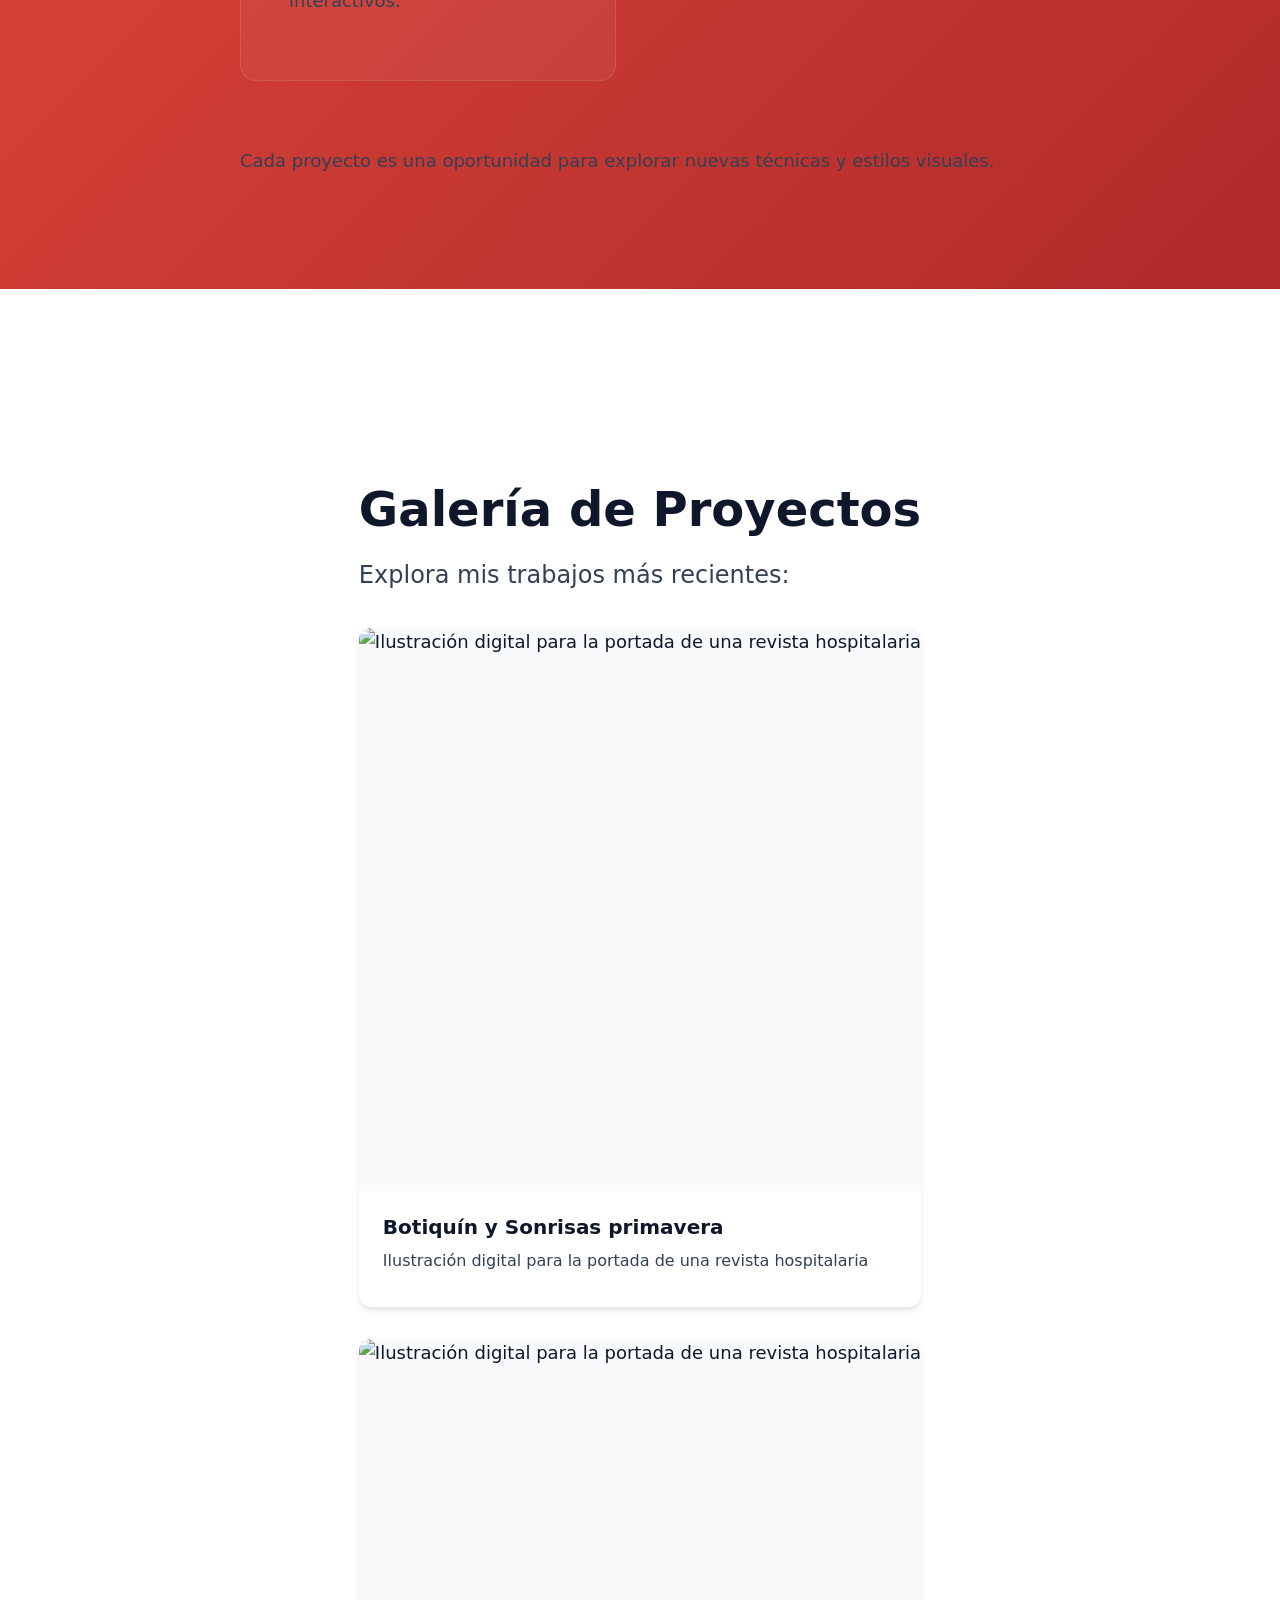
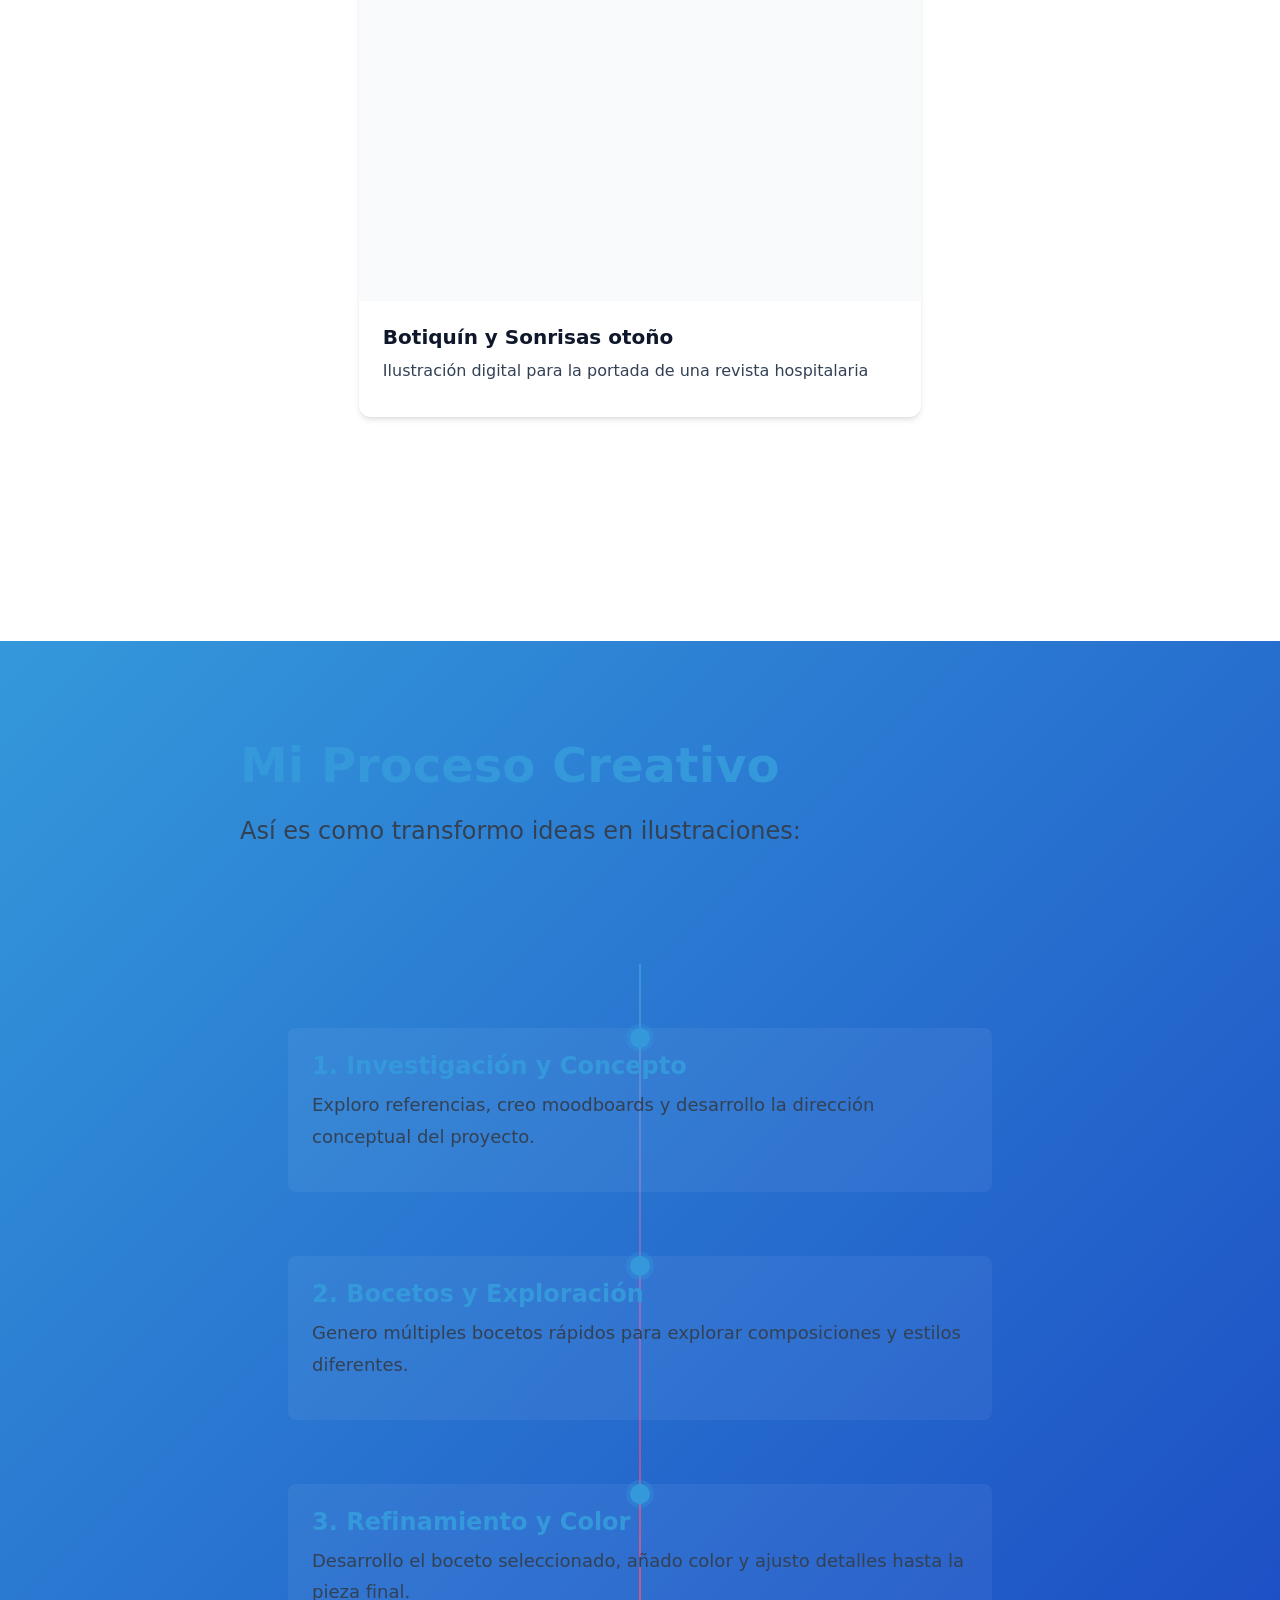
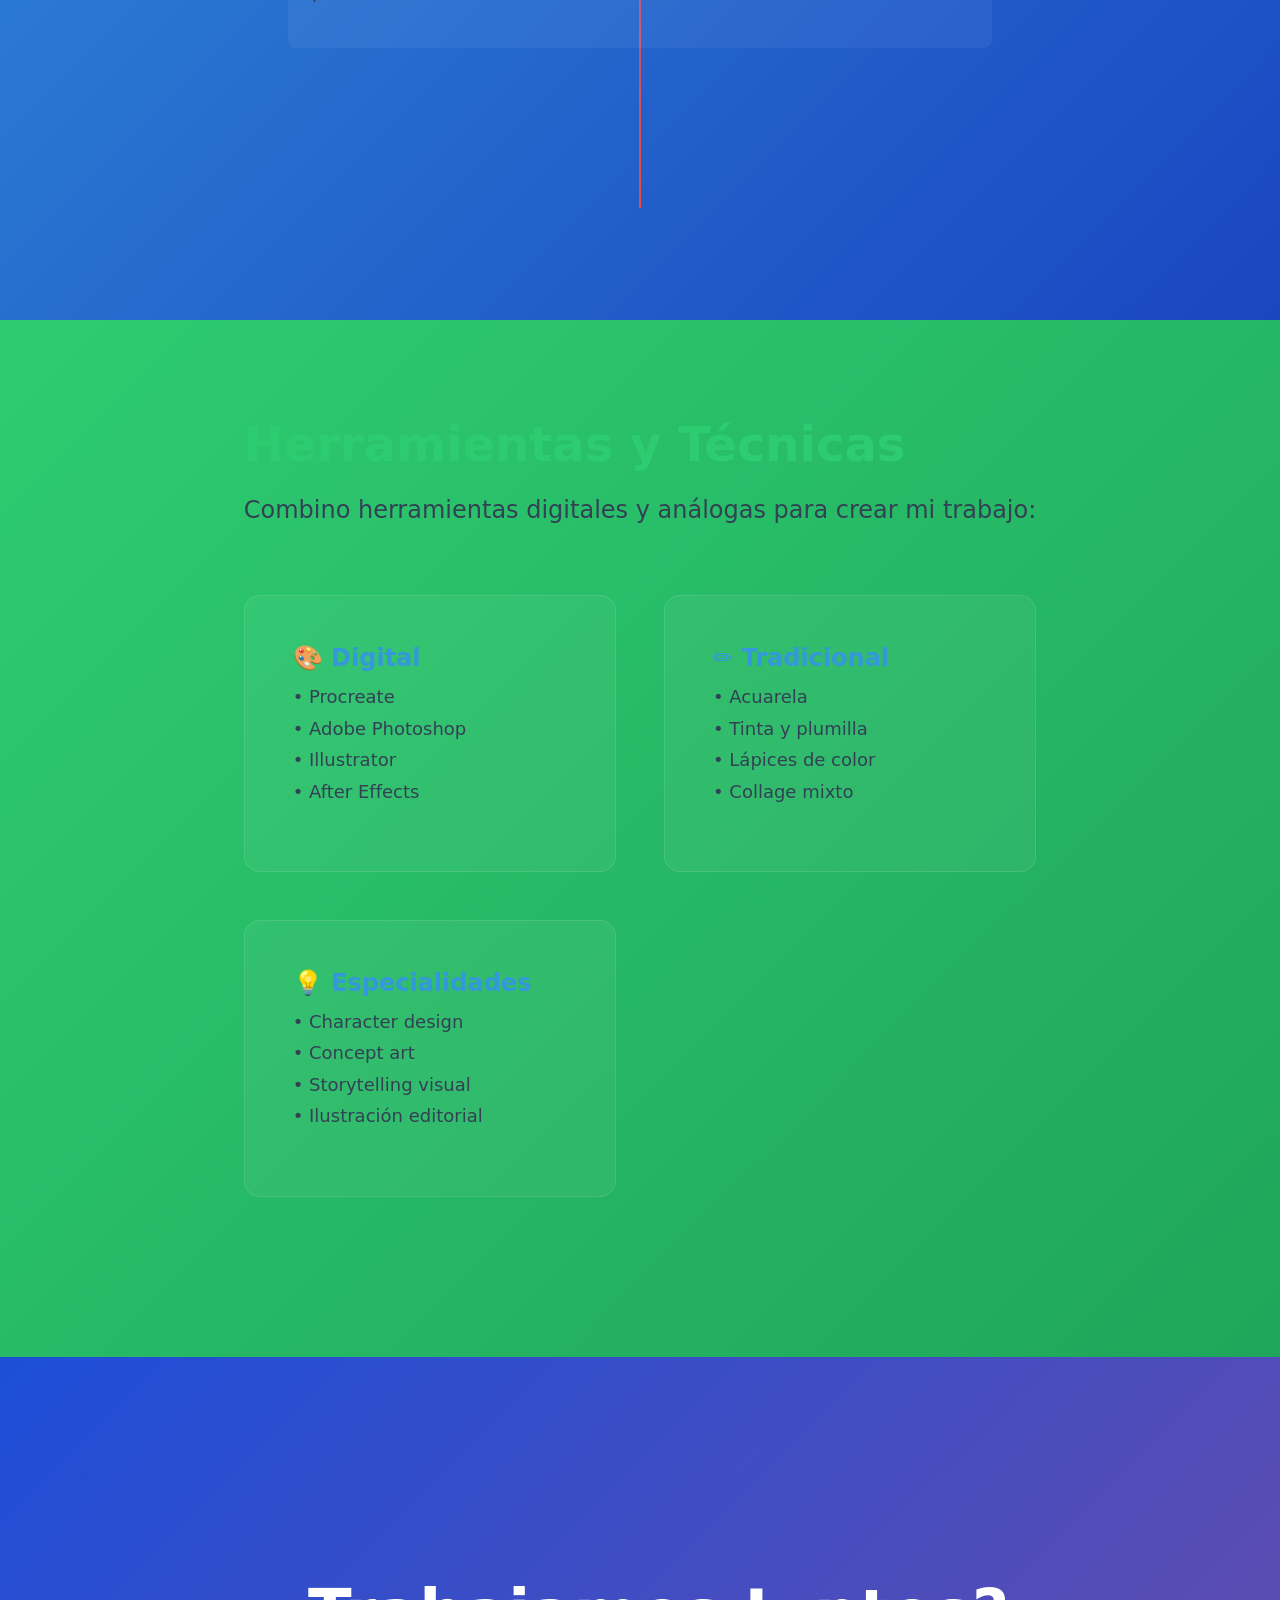
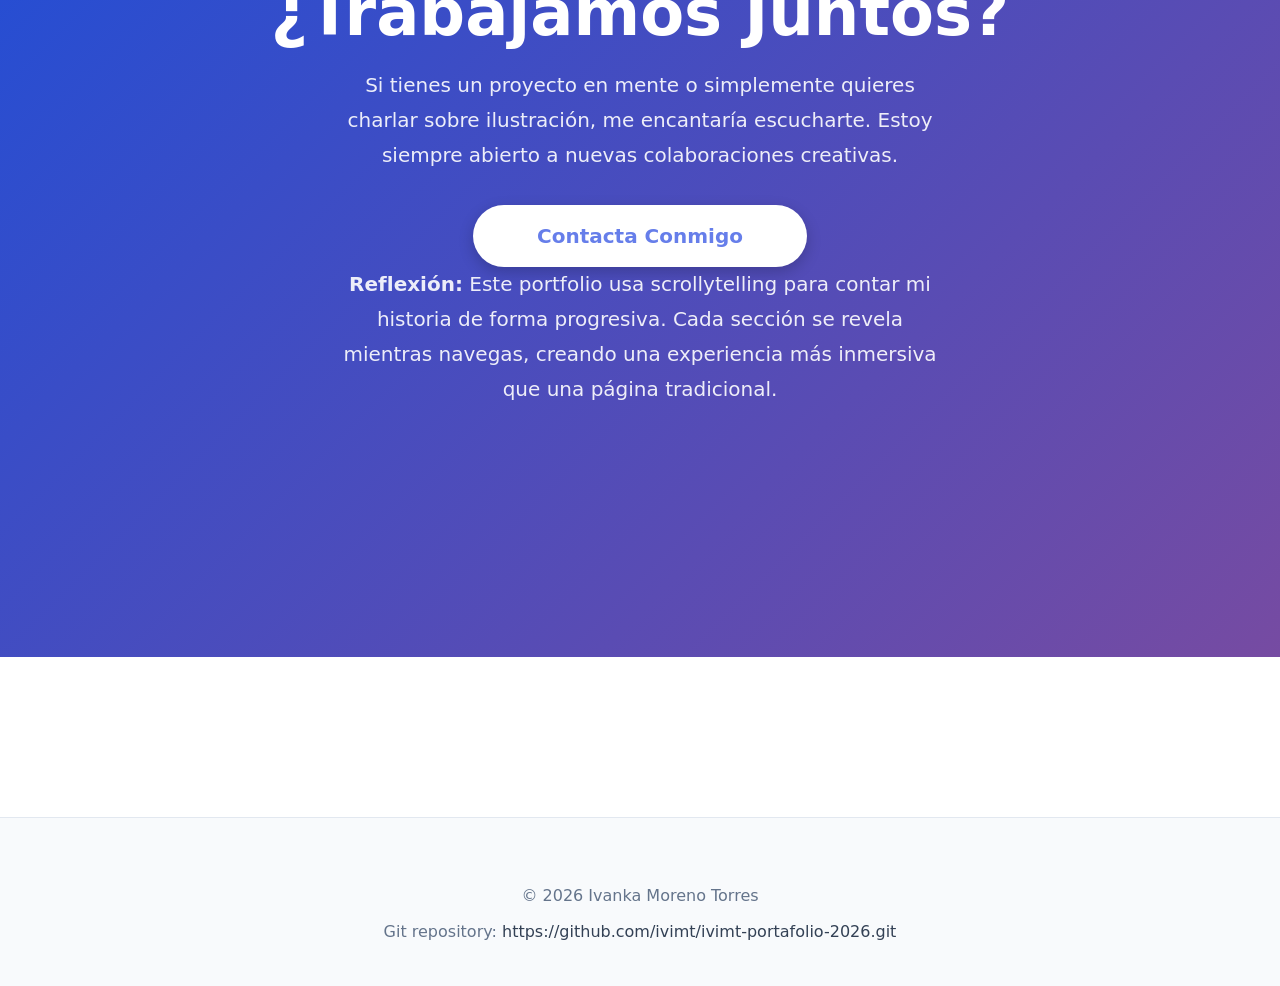
==== commit 9285aa85: "Añadido del footer" ====
--- a/index.html
+++ b/index.html
@@ -5,9 +5,9 @@
 		<meta name="viewport" content="width=device-width, initial-scale=1.0" />
 		<meta
 			name="description"
-			content="Portfolio de ilustración - WEB ATELIER (UDIT) - Historias que se despliegan mientras scrolleas" />
+			content="Portfolio de ilustración - WEB ATELIER (UDIT) />
 		<meta name="author" content="[Ivanka Moreno Torres]" />
-		<title>Mi Portfolio - WEB ATELIER (UDIT)</title>
+		<title>Ivimt - Portafolio</title>
 		<link rel="stylesheet" href="./assets/css/style.css" />
 		<link href="https://fonts.googleapis.com/css2?family=Roboto:wght@400;700&display=swap" rel="stylesheet" />
 		<link href="https://fonts.googleapis.com/css2?family=Arvo:ital,wght@0,400;0,700;1,400;1,700&display=swap" rel="stylesheet">
@@ -183,6 +183,14 @@
 			<div>Progreso: <strong><span id="progress">0</span>%</strong></div>
 		</div>
 
+		<!-- Footer -->
+		<footer class="footer">
+			<div class="footer-content">
+				<p>&copy; 2026 Ivanka Moreno Torres</p>
+				<p>Git repository: <a href="https://github.com/ivimt/ivimt-portafolio-2026.git" target="_blank">https://github.com/ivimt/ivimt-portafolio-2026.git</a></p>
+			</div>
+		</footer>
+
 		<script src="./assets/js/main.js"></script>
 	</body>
 </html>
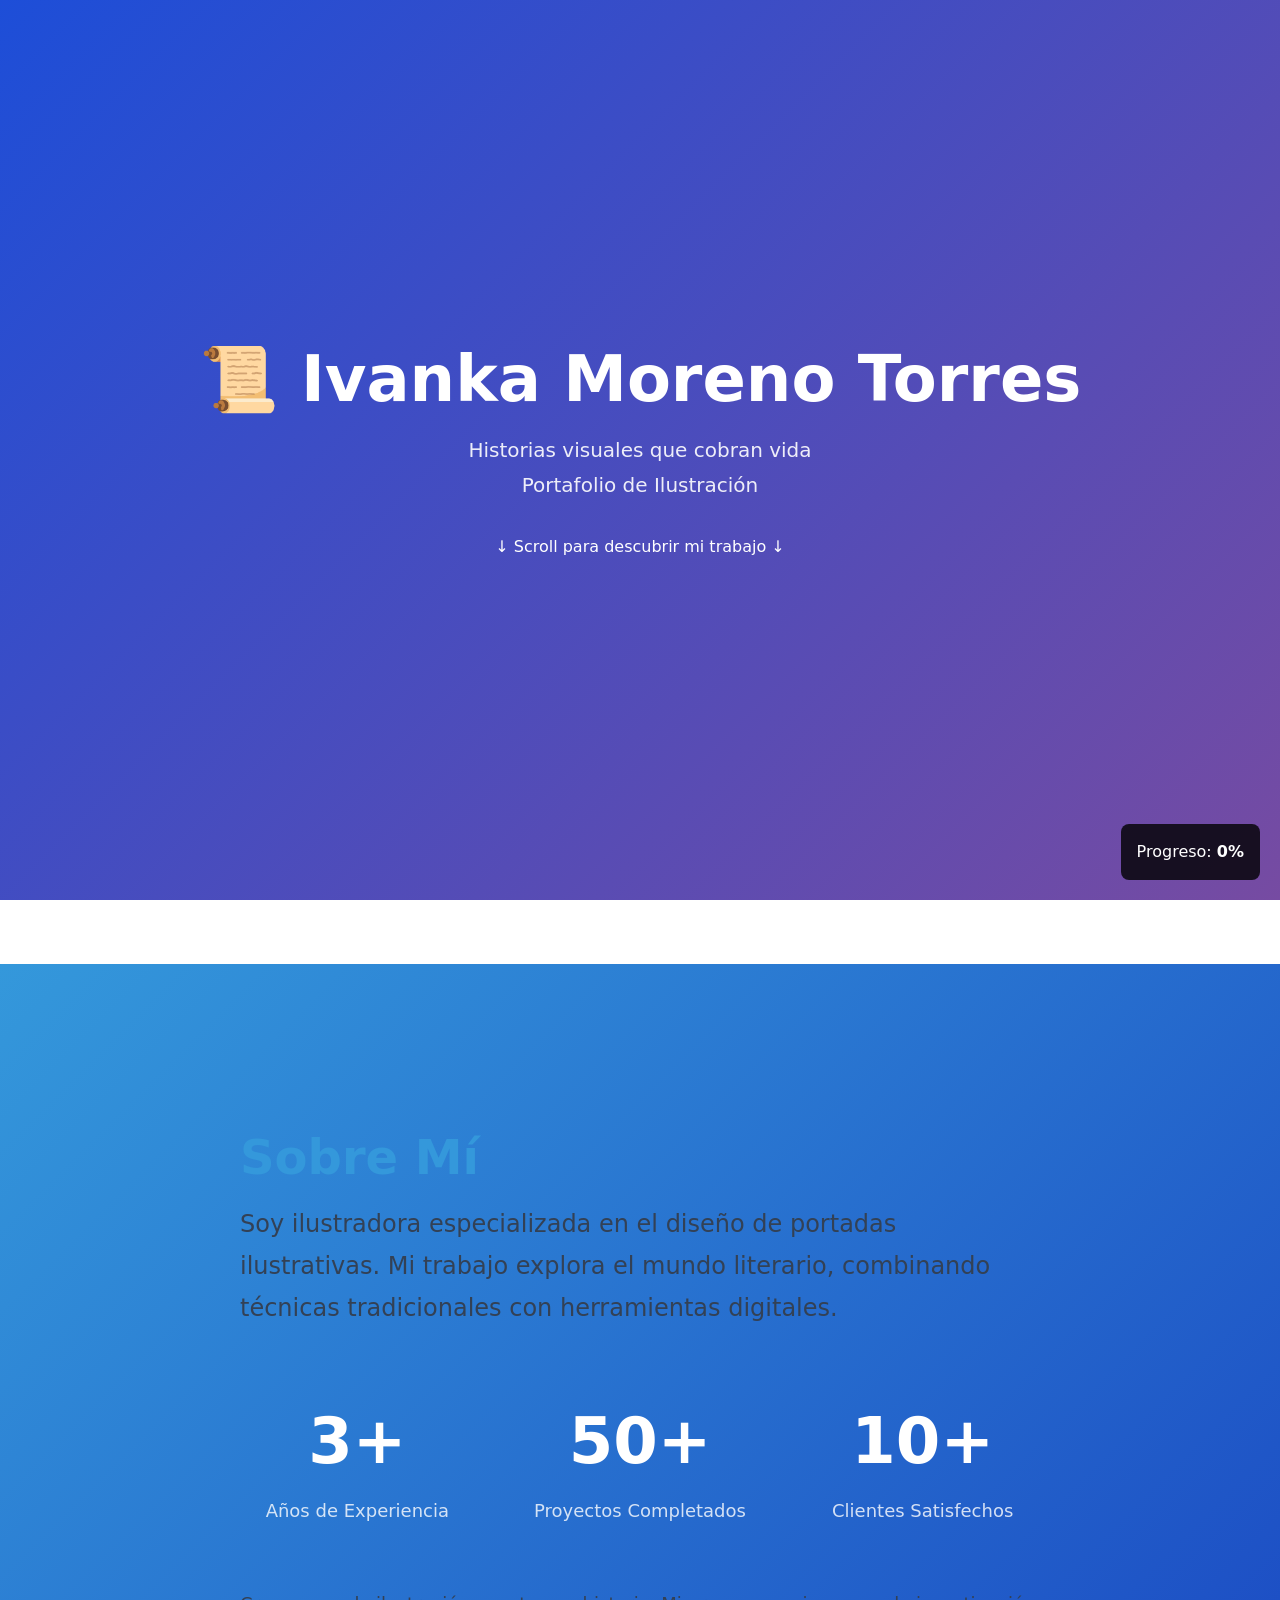
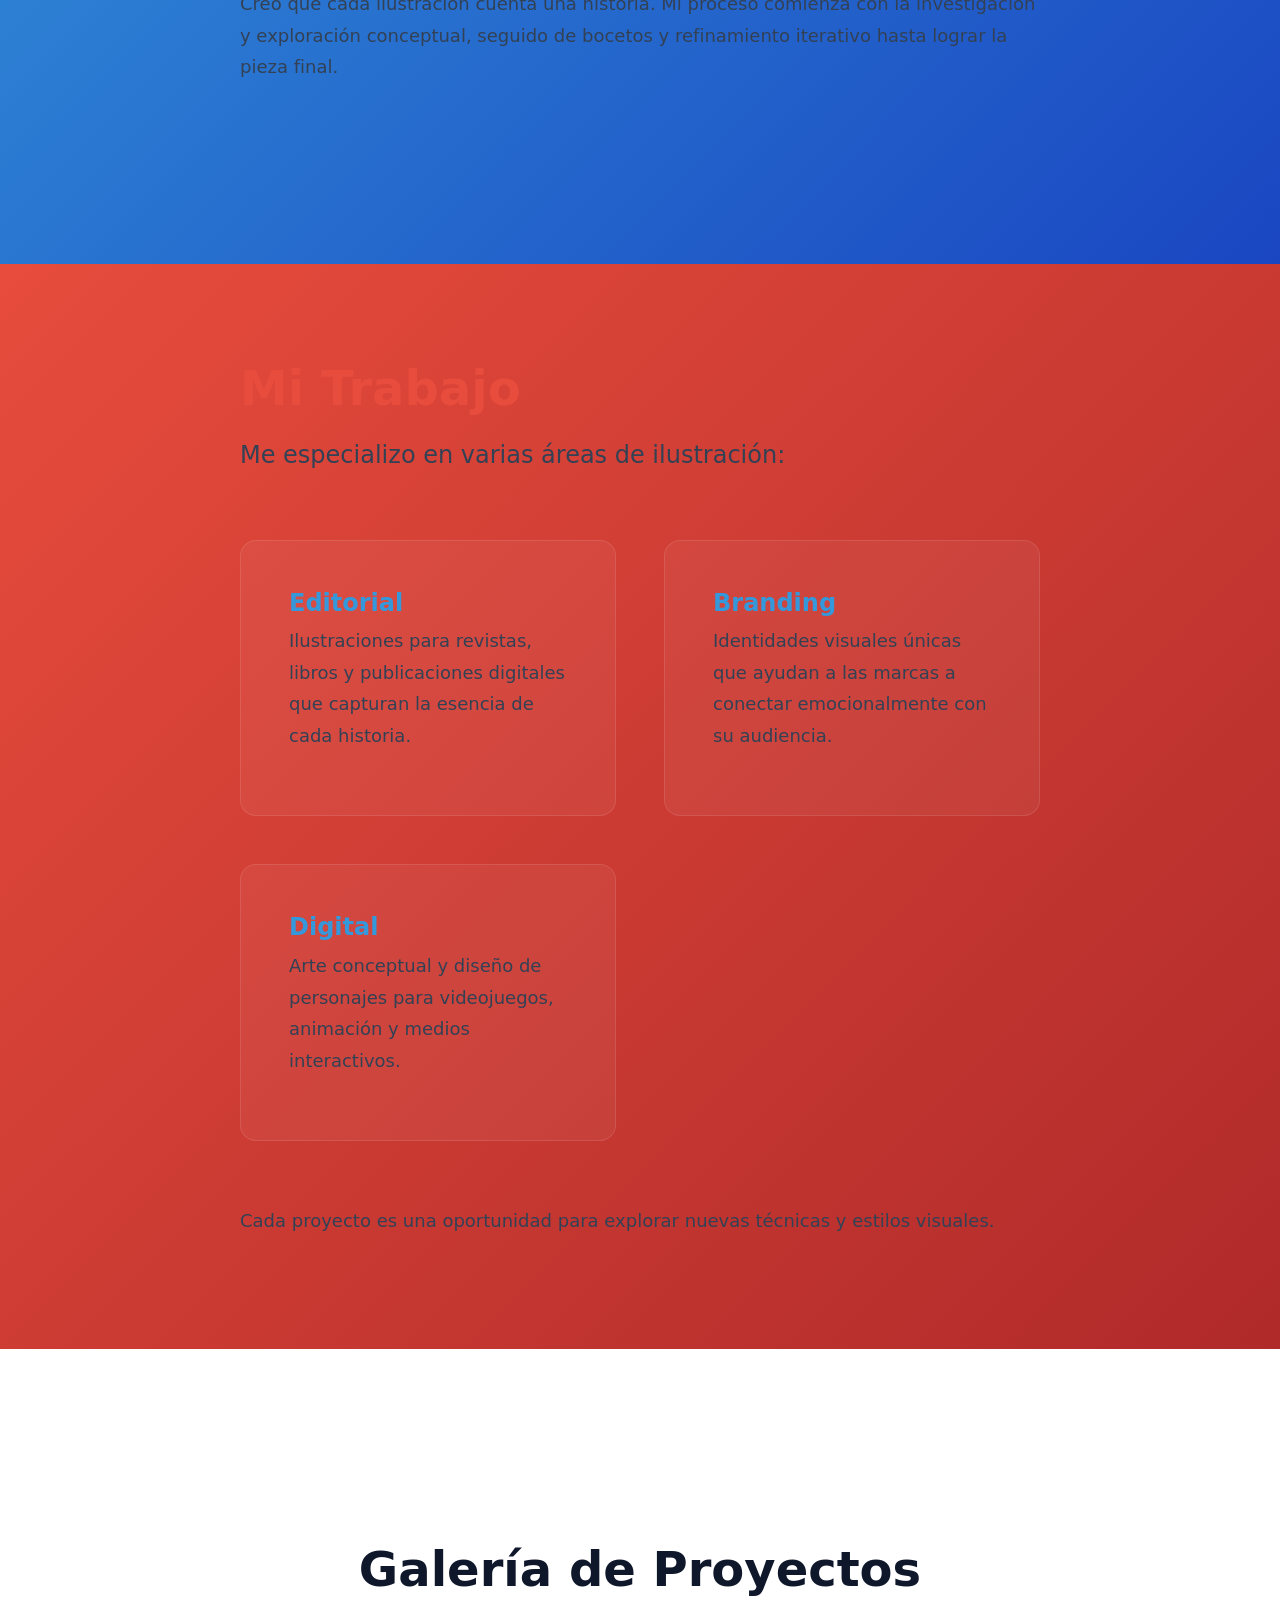
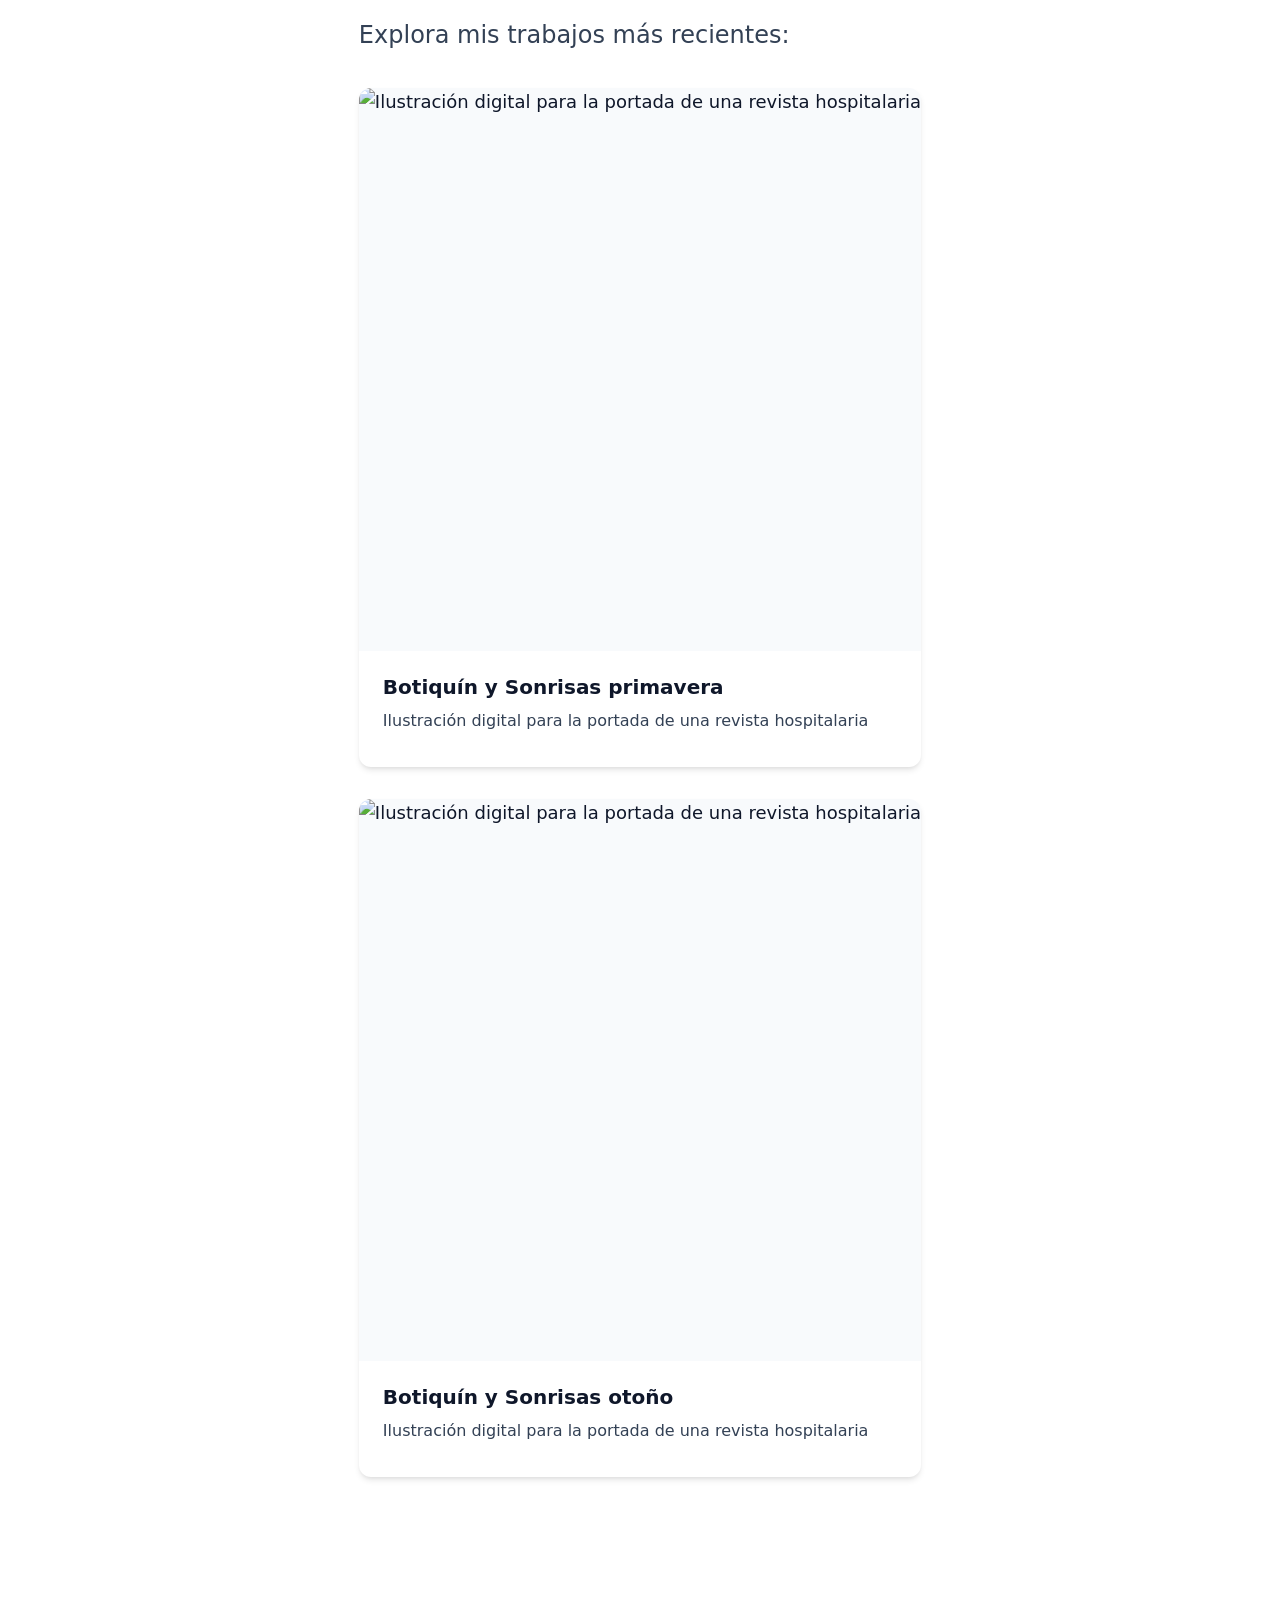
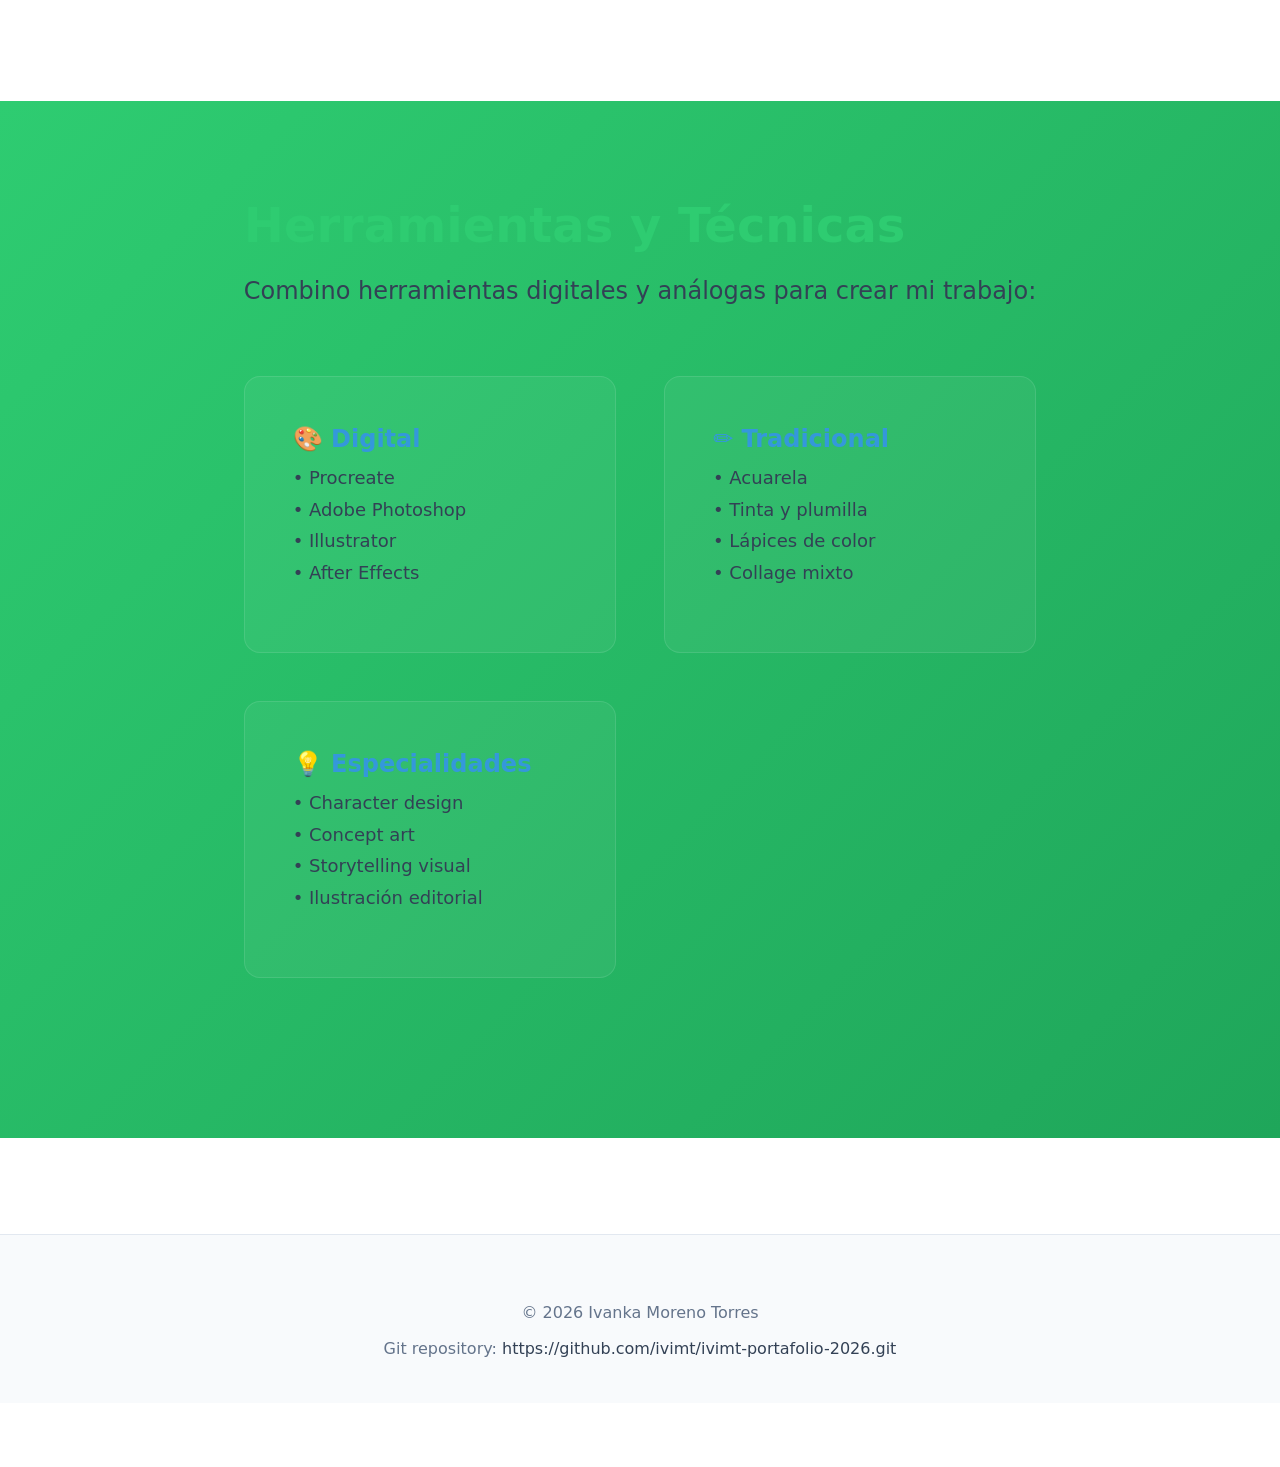
==== commit 8e2f241f: "Quitar contenido del indexhtml" ====
--- a/index.html
+++ b/index.html
@@ -59,14 +59,6 @@
 				</div>
 			</section>
 
-			<!-- Parallax Section -->
-			<div class="parallax-section">
-				<div class="parallax-content">
-					<h3>El Arte de Contar Historias Visuales</h3>
-					<p class="text-large">Cada trazo tiene un propósito</p>
-				</div>
-			</div>
-
 			<!-- Chapter 2: My Work -->
 			<section class="story-section chapter-2" data-observe>
 				<div class="story-content">
@@ -105,38 +97,6 @@
 				</div>
 			</section>
 
-			<!-- Timeline Section -->
-			<section class="story-section chapter-1" data-observe>
-				<div class="story-content">
-					<h2>Mi Proceso Creativo</h2>
-					<p class="text-large mb-lg">Así es como transformo ideas en ilustraciones:</p>
-
-					<div class="timeline">
-						<div class="timeline-item">
-							<div class="timeline-dot"></div>
-							<div class="timeline-content">
-								<h4>1. Investigación y Concepto</h4>
-								<p>Exploro referencias, creo moodboards y desarrollo la dirección conceptual del proyecto.</p>
-							</div>
-						</div>
-						<div class="timeline-item">
-							<div class="timeline-dot"></div>
-							<div class="timeline-content">
-								<h4>2. Bocetos y Exploración</h4>
-								<p>Genero múltiples bocetos rápidos para explorar composiciones y estilos diferentes.</p>
-							</div>
-						</div>
-						<div class="timeline-item">
-							<div class="timeline-dot"></div>
-							<div class="timeline-content">
-								<h4>3. Refinamiento y Color</h4>
-								<p>Desarrollo el boceto seleccionado, añado color y ajusto detalles hasta la pieza final.</p>
-							</div>
-						</div>
-					</div>
-				</div>
-			</section>
-
 			<!-- Chapter 3: Skills & Tools -->
 			<section class="story-section chapter-3" data-observe>
 				<div class="story-content">
@@ -160,24 +120,6 @@
 				</div>
 			</section>
 
-			<!-- Final CTA Section -->
-			<section class="final-section">
-				<div class="final-content">
-					<h2>¿Trabajamos Juntos?</h2>
-					<p>
-						Si tienes un proyecto en mente o simplemente quieres charlar sobre ilustración, me encantaría escucharte. Estoy
-						siempre abierto a nuevas colaboraciones creativas.
-					</p>
-					<a href="mailto:tu@email.com" class="cta-button">Contacta Conmigo</a>
-
-					<p class="mt-xl text-muted">
-						<strong>Reflexión:</strong> Este portfolio usa scrollytelling para contar mi historia de forma progresiva. Cada
-						sección se revela mientras navegas, creando una experiencia más inmersiva que una página tradicional.
-					</p>
-				</div>
-			</section>
-		</main>
-
 		<!-- Scroll Progress Indicator -->
 		<div class="info-overlay">
 			<div>Progreso: <strong><span id="progress">0</span>%</strong></div>
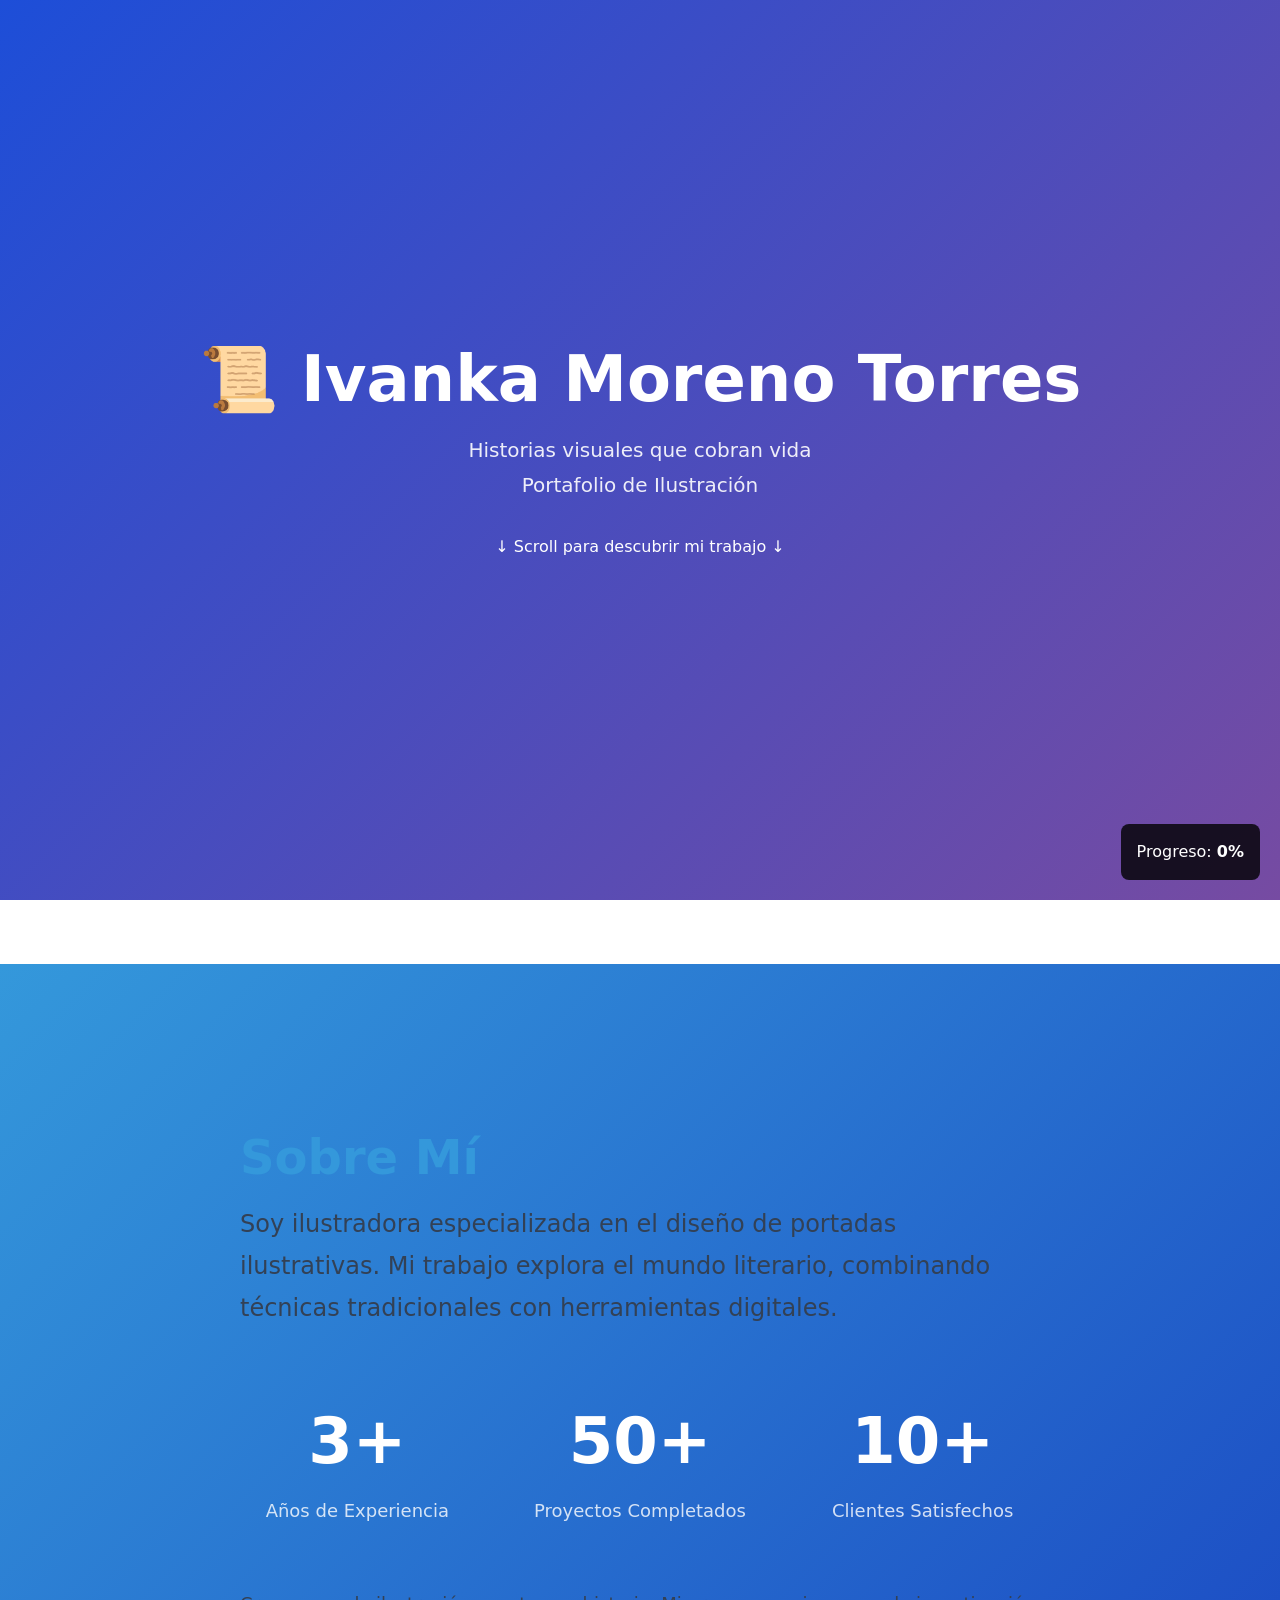
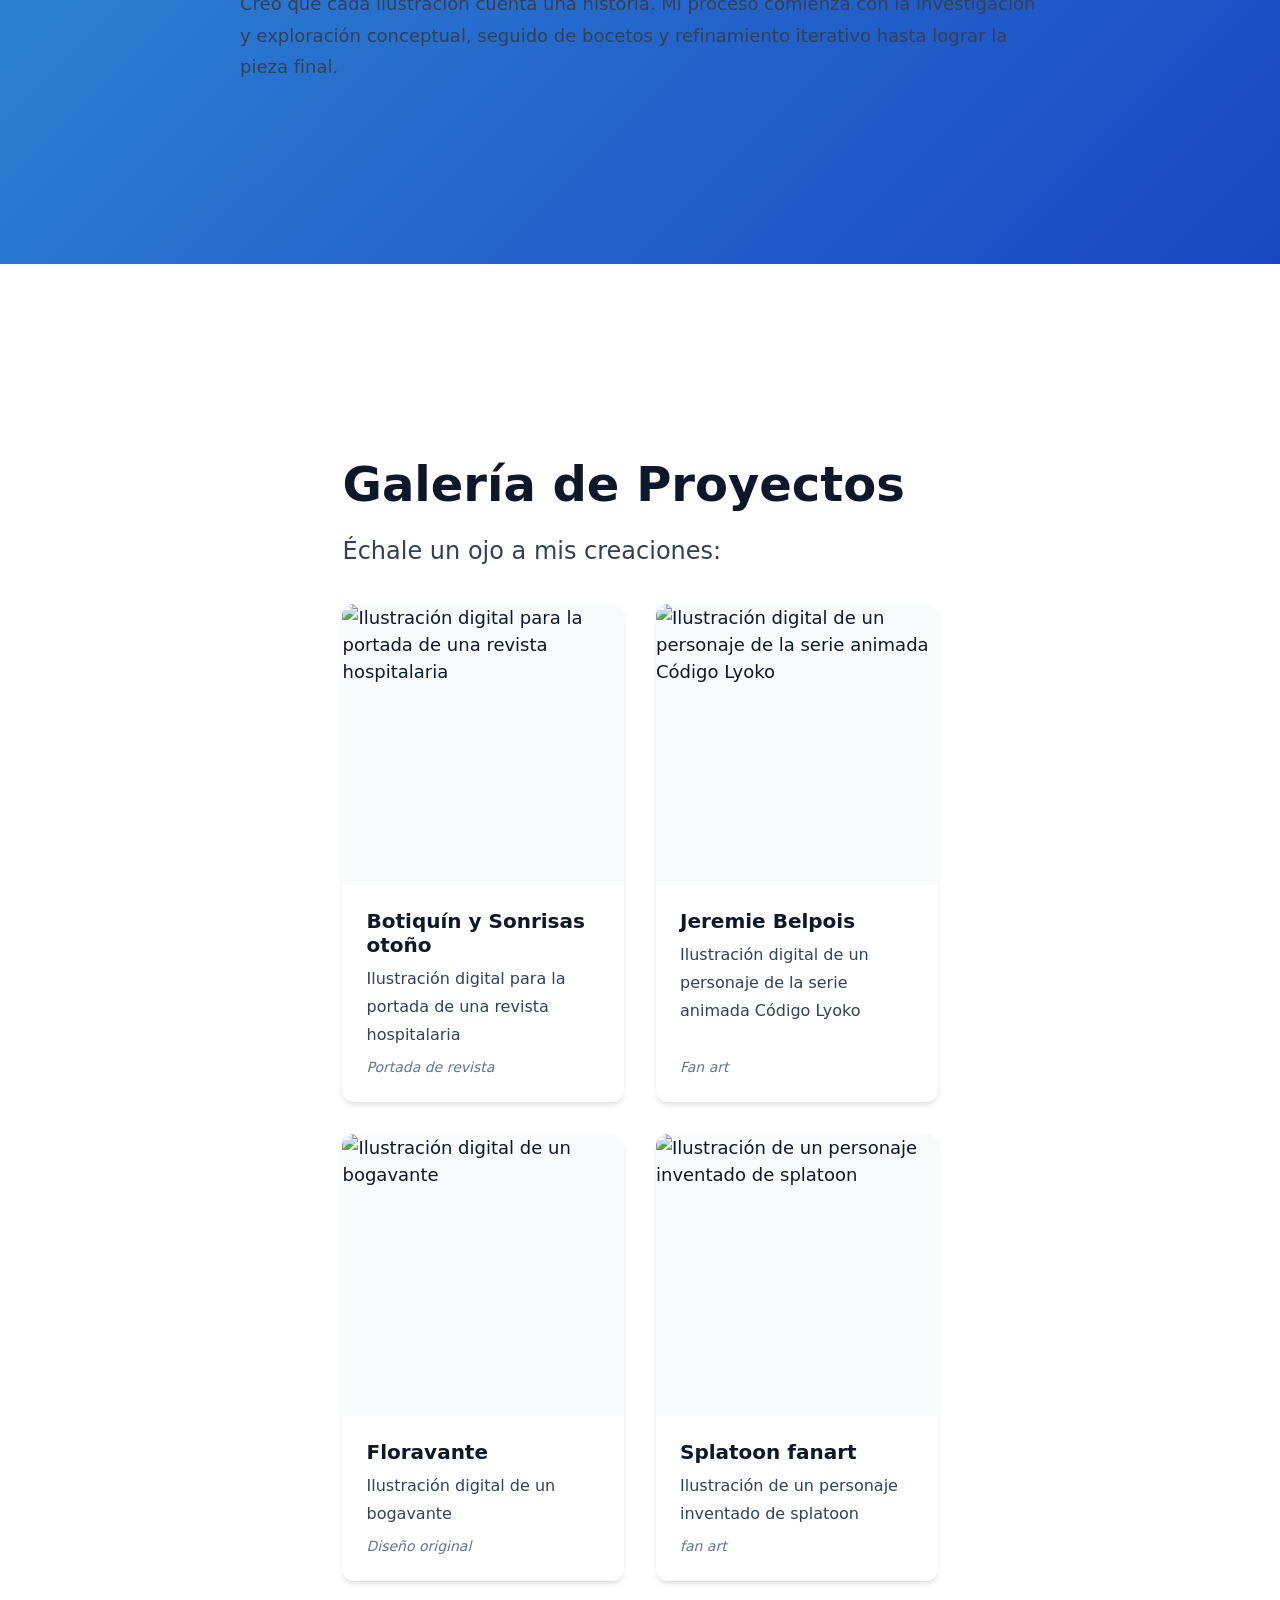
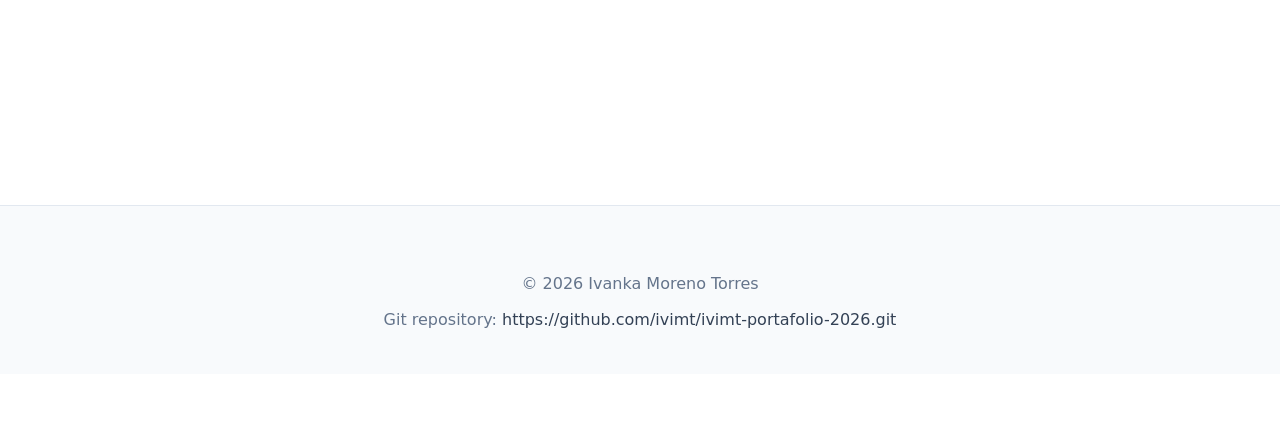
==== commit 1a84ca2c: "Corrección de imágenes a la web" ====
--- a/index.html
+++ b/index.html
@@ -59,63 +59,15 @@
 				</div>
 			</section>
 
-			<!-- Chapter 2: My Work -->
-			<section class="story-section chapter-2" data-observe>
-				<div class="story-content">
-					<h2>Mi Trabajo</h2>
-					<p class="text-large mb-lg">Me especializo en varias áreas de ilustración:</p>
-
-					<div class="interactive-cards">
-						<div class="card">
-							<h4>Editorial</h4>
-							<p>Ilustraciones para revistas, libros y publicaciones digitales que capturan la esencia de cada historia.</p>
-						</div>
-						<div class="card">
-							<h4>Branding</h4>
-							<p>Identidades visuales únicas que ayudan a las marcas a conectar emocionalmente con su audiencia.</p>
-						</div>
-						<div class="card">
-							<h4>Digital</h4>
-							<p>Arte conceptual y diseño de personajes para videojuegos, animación y medios interactivos.</p>
-						</div>
-					</div>
-
-					<p class="mt-lg">Cada proyecto es una oportunidad para explorar nuevas técnicas y estilos visuales.</p>
-				</div>
-			</section>
-
 			<!-- Galería de Proyectos -->
 			<section class="story-section gallery-section" data-observe>
 				<div class="story-content">
 					<h2>Galería de Proyectos</h2>
-					<p class="text-large mb-lg">Explora mis trabajos más recientes:</p>
+					<p class="text-large mb-lg">Échale un ojo a mis creaciones:</p>
 					
 					<div class="portfolio-gallery" id="portfolioGallery">
 						<!-- Las tarjetas se cargarán dinámicamente desde el CSV -->
 						<div class="loading-message">Cargando galería...</div>
-					</div>
-				</div>
-			</section>
-
-			<!-- Chapter 3: Skills & Tools -->
-			<section class="story-section chapter-3" data-observe>
-				<div class="story-content">
-					<h2>Herramientas y Técnicas</h2>
-					<p class="text-large mb-lg">Combino herramientas digitales y análogas para crear mi trabajo:</p>
-
-					<div class="interactive-cards">
-						<div class="card">
-							<h4>🎨 Digital</h4>
-							<p>• Procreate<br />• Adobe Photoshop<br />• Illustrator<br />• After Effects</p>
-						</div>
-						<div class="card">
-							<h4>✏️ Tradicional</h4>
-							<p>• Acuarela<br />• Tinta y plumilla<br />• Lápices de color<br />• Collage mixto</p>
-						</div>
-						<div class="card">
-							<h4>💡 Especialidades</h4>
-							<p>• Character design<br />• Concept art<br />• Storytelling visual<br />• Ilustración editorial</p>
-						</div>
 					</div>
 				</div>
 			</section>
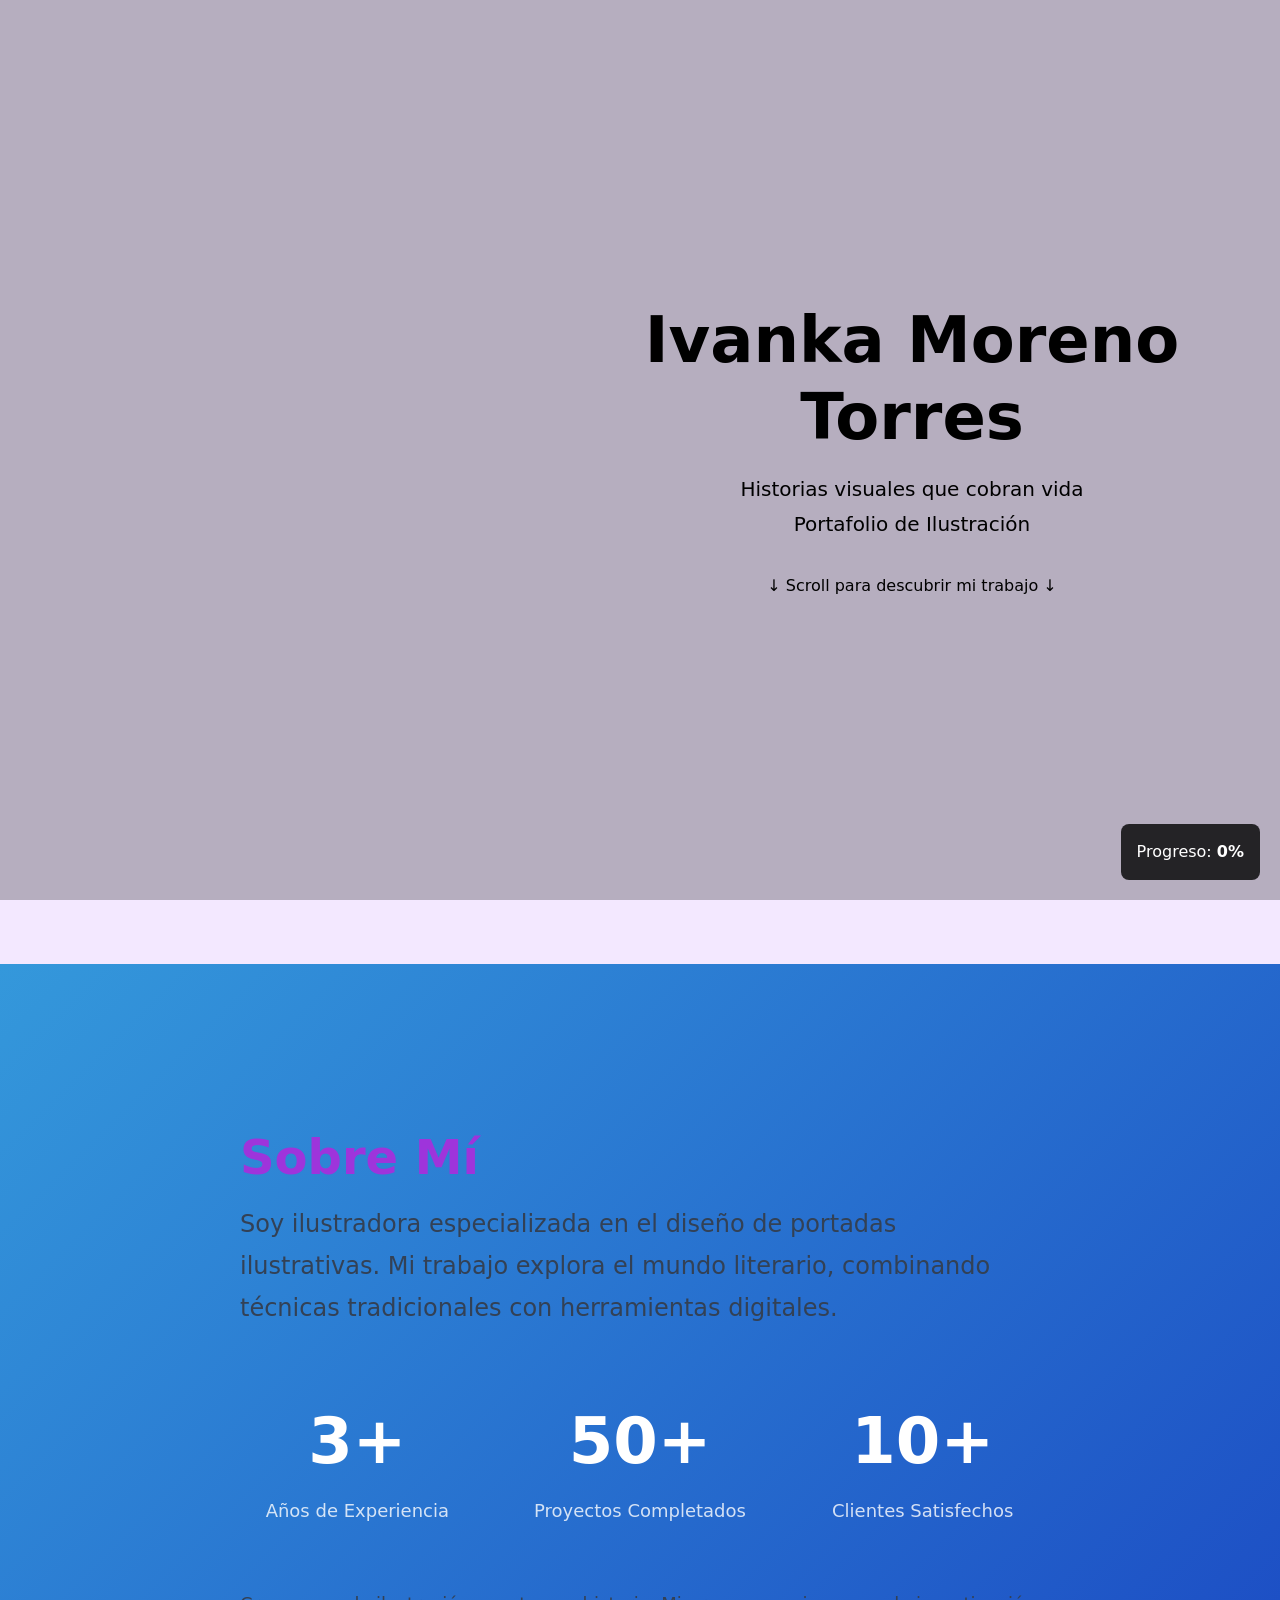
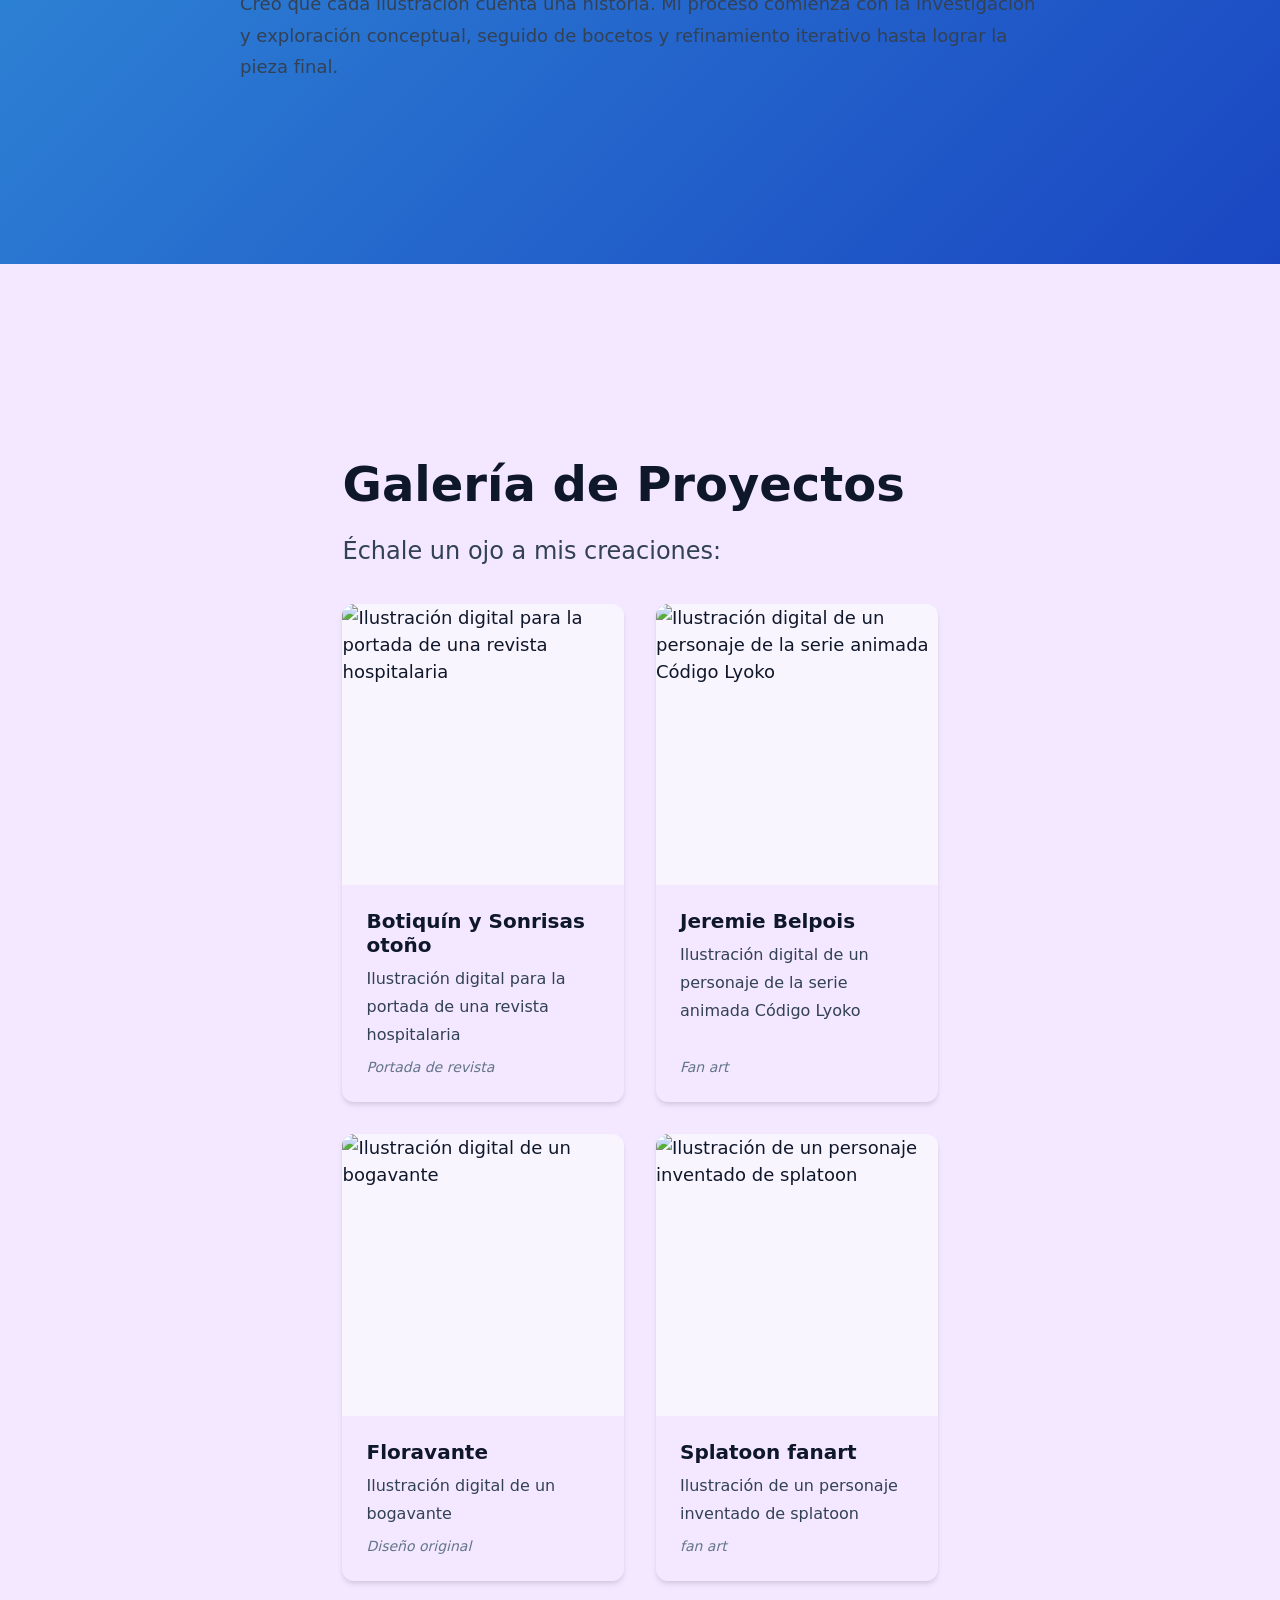
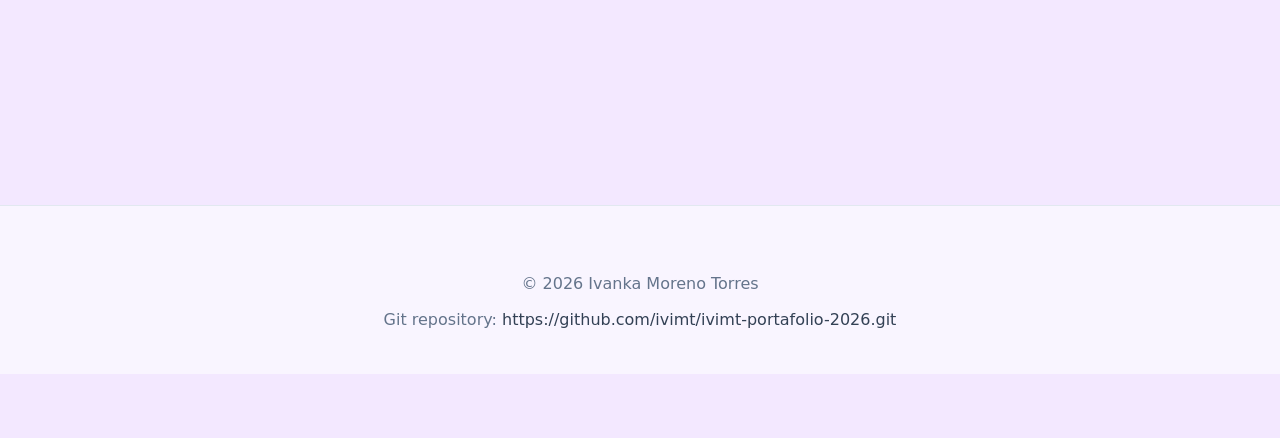
==== commit d3977433: "Últimos cambios" ====
--- a/index.html
+++ b/index.html
@@ -20,7 +20,7 @@
 		<!-- Hero Section -->
 		<div class="hero">
 			<div>
-				<h1>📜 Ivanka Moreno Torres</h1>
+				<h1>Ivanka Moreno Torres</h1>
 				<p>Historias visuales que cobran vida<br />Portafolio de Ilustración</p>
 				<div class="scroll-indicator">↓ Scroll para descubrir mi trabajo ↓</div>
 			</div>
